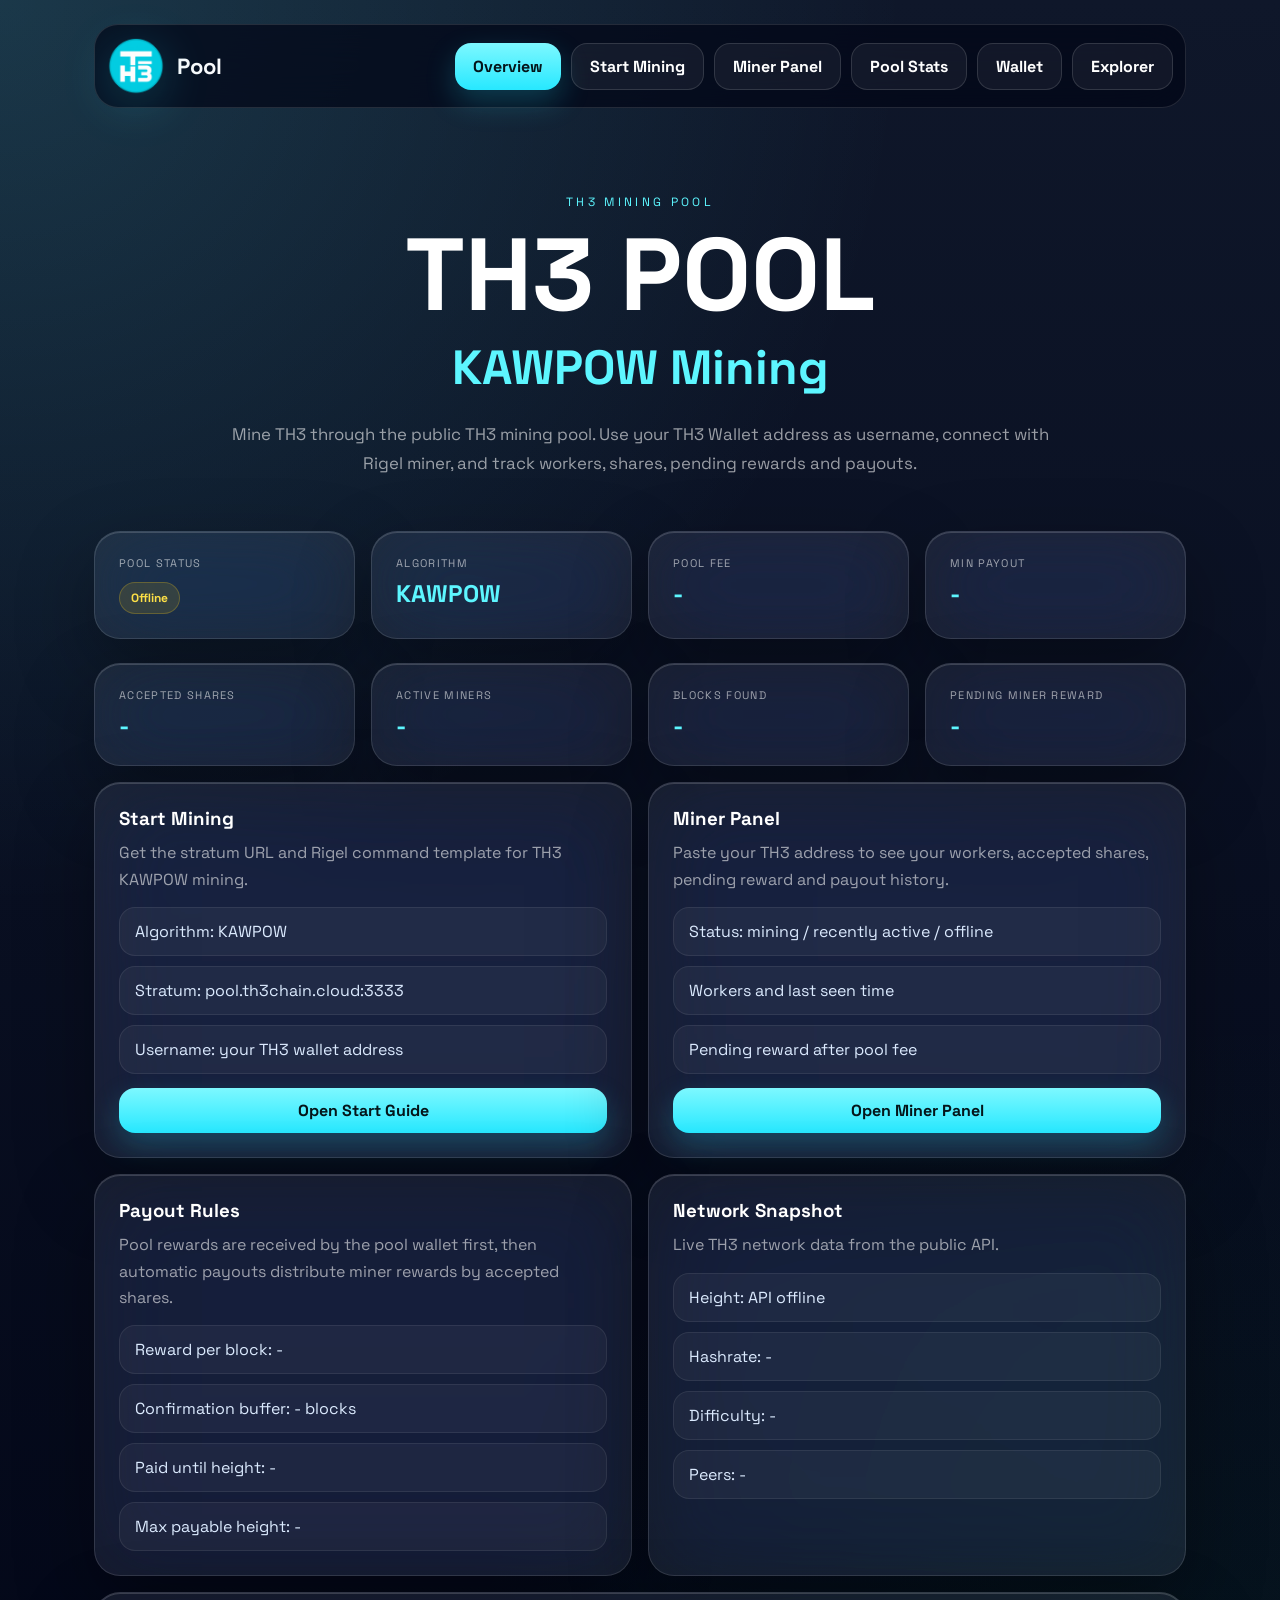
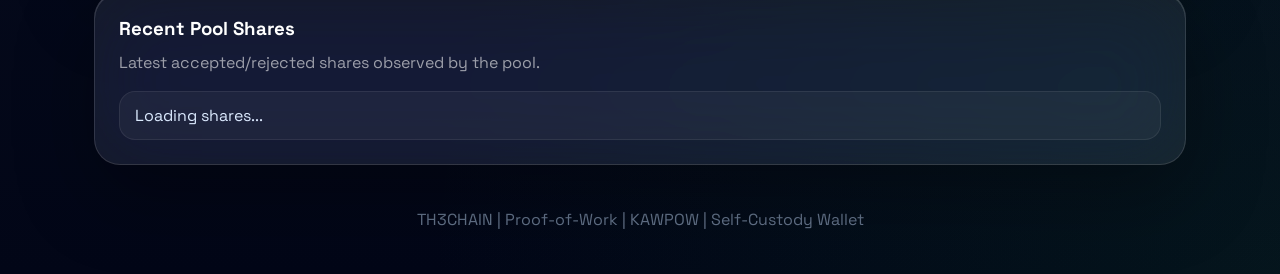
==== index.html @ 88e6ceb5 "Improve TH3 pool mobile navigation" ====
<!DOCTYPE html>
<html lang="en">
<head>
<meta charset="UTF-8">
<meta name="viewport" content="width=device-width, initial-scale=1.0">
<meta name="theme-color" content="#020617">
<title>TH3 Mining Pool</title>
<link rel="stylesheet" href="/style.css?v=6">
<link rel="icon" type="image/png" href="/favicon.png">
<link rel="apple-touch-icon" href="/apple-touch-icon.png">
<meta property="og:title" content="TH3 Pool">
<meta property="og:image" content="https://pool.th3chain.cloud/assets/th3-logo.png?v=6">
<meta name="twitter:card" content="summary_large_image">
<meta name="twitter:title" content="TH3 Pool">
<meta name="twitter:image" content="https://pool.th3chain.cloud/assets/th3-logo.png?v=6">

</head>

<body>
<div class="wrapper">
  <nav>
    <a class="pool-brand" href="/" aria-label="TH3 Pool overview"><img src="/assets/th3-logo.png?v=6" alt="TH3"><span>Pool</span></a>
    <button class="menu-toggle" type="button" aria-expanded="false">Menu</button>

    <div class="nav-links">
      <a class="btn btn-main" href="/">Overview</a>
      <a class="btn" href="/start.html">Start Mining</a>
      <a class="btn" href="/miner.html">Miner Panel</a>
      <a class="btn" href="/stats.html">Pool Stats</a>
      <a class="btn" href="https://wallet.th3chain.cloud">Wallet</a>
      <a class="btn" href="https://explorer.th3chain.cloud">Explorer</a>
    </div>
  </nav>

  <section class="hero">
    <div class="kicker">TH3 MINING POOL</div>
    <h1>TH3 POOL</h1>
    <h2>KAWPOW Mining</h2>
    <p>
      Mine TH3 through the public TH3 mining pool. Use your TH3 Wallet address as username,
      connect with Rigel miner, and track workers, shares, pending rewards and payouts.
    </p>
  </section>

  <section class="grid">
    <div class="card">
      <div class="stat-label">Pool Status</div>
      <div class="stat-value">
        <span class="badge" id="poolStatus">Loading</span>
      </div>
    </div>

    <div class="card">
      <div class="stat-label">Algorithm</div>
      <div class="stat-value" id="algorithmValue">KAWPOW</div>
    </div>

    <div class="card">
      <div class="stat-label">Pool Fee</div>
      <div class="stat-value" id="poolFeeValue">-</div>
    </div>

    <div class="card">
      <div class="stat-label">Min Payout</div>
      <div class="stat-value" id="minPayoutValue">-</div>
    </div>
  </section>

  <section class="grid">
    <div class="card">
      <div class="stat-label">Accepted Shares</div>
      <div class="stat-value" id="sharesValue">-</div>
    </div>

    <div class="card">
      <div class="stat-label">Active Miners</div>
      <div class="stat-value" id="minersValue">-</div>
    </div>

    <div class="card">
      <div class="stat-label">Blocks Found</div>
      <div class="stat-value" id="blocksValue">-</div>
    </div>

    <div class="card">
      <div class="stat-label">Pending Miner Reward</div>
      <div class="stat-value" id="pendingMinerRewardValue">-</div>
    </div>
  </section>

  <section class="stack">
    <div class="card">
      <h3>Start Mining</h3>
      <p>
        Get the stratum URL and Rigel command template for TH3 KAWPOW mining.
      </p>

      <div class="steps">
        <div class="step">Algorithm: KAWPOW</div>
        <div class="step">Stratum: pool.th3chain.cloud:3333</div>
        <div class="step">Username: your TH3 wallet address</div>
      </div>

      <a class="btn btn-main" href="/start.html" style="width:100%;margin-top:14px;">
        Open Start Guide
      </a>
    </div>

    <div class="card">
      <h3>Miner Panel</h3>
      <p>
        Paste your TH3 address to see your workers, accepted shares,
        pending reward and payout history.
      </p>

      <div class="steps">
        <div class="step">Status: mining / recently active / offline</div>
        <div class="step">Workers and last seen time</div>
        <div class="step">Pending reward after pool fee</div>
      </div>

      <a class="btn btn-main" href="/miner.html" style="width:100%;margin-top:14px;">
        Open Miner Panel
      </a>
    </div>
  </section>

  <section class="stack">
    <div class="card">
      <h3>Payout Rules</h3>
      <p>
        Pool rewards are received by the pool wallet first, then automatic payouts
        distribute miner rewards by accepted shares.
      </p>

      <div class="steps">
        <div class="step">Reward per block: <span id="rewardPerBlockValue">-</span></div>
        <div class="step">Confirmation buffer: <span id="confirmationBufferValue">-</span> blocks</div>
        <div class="step">Paid until height: <span id="paidUntilHeightValue">-</span></div>
        <div class="step">Max payable height: <span id="maxPayableHeightValue">-</span></div>
      </div>
    </div>

    <div class="card">
      <h3>Network Snapshot</h3>
      <p>Live TH3 network data from the public API.</p>

      <div class="steps">
        <div class="step">Height: <span id="heightValue">-</span></div>
        <div class="step">Hashrate: <span id="hashrateValue">-</span></div>
        <div class="step">Difficulty: <span id="difficultyValue">-</span></div>
        <div class="step">Peers: <span id="peersValue">-</span></div>
      </div>
    </div>
  </section>

  <section class="card" style="margin-top:16px;">
    <h3>Recent Pool Shares</h3>
    <p class="muted">Latest accepted/rejected shares observed by the pool.</p>
    <div class="steps" id="recentSharesList">
      <div class="step">Loading shares...</div>
    </div>
  </section>

  <footer>
    TH3CHAIN | Proof-of-Work | KAWPOW | Self-Custody Wallet
  </footer>
</div>

<script>
const NETWORK_API = 'https://api.th3chain.cloud/api/network';
const POOL_API = 'https://pool.th3chain.cloud/api/pool/stats';

function th3(value){
  return `${Number(value || 0).toFixed(8)} TH3`;
}

function fmtDate(value){
  if(!value) return '-';
  return new Date(value).toLocaleString();
}

function short(value){
  if(!value) return '';
  if(value.length <= 20) return value;
  return `${value.slice(0, 12)}...${value.slice(-8)}`;
}

async function loadNetwork(){
  try{
    const res = await fetch(NETWORK_API);
    const data = await res.json();

    document.getElementById('heightValue').textContent = data.height ?? '-';
    document.getElementById('hashrateValue').textContent = Number(data.hashrate || 0).toExponential(2);
    document.getElementById('difficultyValue').textContent = data.difficulty ?? '-';
    document.getElementById('peersValue').textContent = data.peers ?? '-';
  }catch(e){
    document.getElementById('heightValue').textContent = 'API offline';
  }
}

async function loadPool(){
  try{
    const res = await fetch(POOL_API);
    const data = await res.json();

    document.getElementById('poolStatus').textContent = data.online ? 'Online' : 'Offline';
    document.getElementById('algorithmValue').textContent = (data.algorithm || 'kawpow').toUpperCase();
    document.getElementById('poolFeeValue').textContent = `${data.poolFeePercent ?? 0}%`;
    document.getElementById('minPayoutValue').textContent = th3(data.minPayout);
    document.getElementById('sharesValue').textContent = data.validShares ?? 0;
    document.getElementById('minersValue').textContent = data.minerCount ?? 0;
    document.getElementById('blocksValue').textContent = data.validBlocks ?? 0;
    document.getElementById('pendingMinerRewardValue').textContent = th3(data.pendingMinerReward);
    document.getElementById('rewardPerBlockValue').textContent = th3(data.rewardPerBlock);
    document.getElementById('confirmationBufferValue').textContent = data.confirmationBuffer ?? '-';
    document.getElementById('paidUntilHeightValue').textContent = data.paidUntilHeight ?? '-';
    document.getElementById('maxPayableHeightValue').textContent = data.maxPayableHeight ?? '-';

    renderRecentShares(data.recentShares || []);
  }catch(e){
    document.getElementById('poolStatus').textContent = 'Offline';
    document.getElementById('poolStatus').className = 'badge badge-warn';
  }
}

function renderRecentShares(shares){
  const list = document.getElementById('recentSharesList');

  if(!shares.length){
    list.innerHTML = '<div class="step">No shares yet.</div>';
    return;
  }

  list.innerHTML = shares.slice(0, 10).map((share) => `
    <div class="row">
      <strong>${short(share.address || 'unknown')}</strong>
      <span>${share.validShare ? 'Accepted' : 'Rejected'} ${share.validBlock ? '| Block' : '| Share'}<br>${fmtDate(share.time)}</span>
    </div>
  `).join('');
}

loadNetwork();
loadPool();
setInterval(loadNetwork, 15000);
setInterval(loadPool, 10000);
</script>

<script>
document.querySelectorAll('.menu-toggle').forEach((button) => {
  const nav = button.closest('nav');
  const links = nav ? nav.querySelector('.nav-links') : null;

  if (!links) return;

  button.addEventListener('click', () => {
    const open = links.classList.toggle('open');
    button.setAttribute('aria-expanded', open ? 'true' : 'false');
  });

  links.querySelectorAll('a').forEach((link) => {
    link.addEventListener('click', () => {
      links.classList.remove('open');
      button.setAttribute('aria-expanded', 'false');
    });
  });
});
</script>

</body>
</html>
---- style.css ----
@import url('https://fonts.googleapis.com/css2?family=Space+Grotesk:wght@300;400;500;700;900&display=swap');

:root{
  --neon:#5df6ff;
  --green:#4ade80;
  --red:#fb7185;
  --yellow:#fde047;
  --bg:#020617;
  --panel:rgba(255,255,255,.08);
  --line:rgba(255,255,255,.12);
  --muted:rgba(255,255,255,.58);
}

*{margin:0;padding:0;box-sizing:border-box}

html{scroll-behavior:smooth}

body{
  min-height:100vh;
  background:
    radial-gradient(circle at top left,rgba(93,246,255,.15),transparent 40%),
    radial-gradient(circle at bottom right,rgba(34,197,94,.08),transparent 38%),
    linear-gradient(180deg,#0f172a 0%,#020617 100%);
  color:#fff;
  font-family:'Space Grotesk',sans-serif;
  overflow-x:hidden;
}

a{color:inherit}

.wrapper{
  width:100%;
  max-width:1140px;
  margin:auto;
  padding:24px;
}

nav{
  position:sticky;
  top:14px;
  z-index:50;
  display:flex;
  justify-content:space-between;
  align-items:center;
  gap:16px;
  margin-bottom:28px;
  padding:12px;
  border:1px solid var(--line);
  border-radius:24px;
  background:rgba(2,6,23,.72);
  backdrop-filter:blur(26px);
  -webkit-backdrop-filter:blur(26px);
}

.logo{
  width:58px;
  height:58px;
  flex:0 0 auto;
  display:flex;
  align-items:center;
  justify-content:center;
  font-weight:900;
  color:#04151a;
  background:linear-gradient(180deg,#7df8ff,#27e8ff);
  border-radius:18px;
  box-shadow:0 12px 30px rgba(39,232,255,.22);
  text-decoration:none;
}

.nav-links{
  display:flex;
  gap:10px;
  flex-wrap:wrap;
  justify-content:flex-end;
}

.btn{
  display:inline-flex;
  align-items:center;
  justify-content:center;
  min-height:44px;
  padding:12px 18px;
  border-radius:16px;
  text-decoration:none;
  font-weight:700;
  border:1px solid rgba(255,255,255,.13);
  background:rgba(255,255,255,.06);
  color:#fff;
  transition:.2s;
  white-space:nowrap;
}

.btn:hover,
.copy-btn:hover,
.search-btn:hover{
  transform:translateY(-2px);
  border-color:rgba(93,246,255,.32);
}

.btn-main{
  background:linear-gradient(180deg,#7df8ff,#27e8ff);
  color:#04151a;
  border:0;
  box-shadow:0 12px 30px rgba(39,232,255,.22);
}

.hero{
  padding:58px 0 30px;
  text-align:center;
}

.kicker{
  color:var(--neon);
  letter-spacing:.28em;
  font-size:12px;
  margin-bottom:16px;
}

h1{
  font-size:clamp(3.2rem,8vw,6.5rem);
  line-height:.95;
  font-weight:900;
}

h2{
  color:var(--neon);
  font-size:clamp(1.7rem,4vw,3rem);
  margin-top:14px;
}

.hero p{
  max-width:820px;
  margin:22px auto 0;
  color:var(--muted);
  line-height:1.7;
  font-size:1.05rem;
}

.grid{
  display:grid;
  grid-template-columns:repeat(auto-fit,minmax(240px,1fr));
  gap:16px;
  margin-top:24px;
}

.stack{
  display:grid;
  grid-template-columns:1fr 1fr;
  gap:16px;
  margin-top:16px;
}

.card{
  background:var(--panel);
  backdrop-filter:blur(40px) saturate(180%);
  -webkit-backdrop-filter:blur(40px) saturate(180%);
  border:1px solid var(--line);
  border-radius:26px;
  padding:24px;
  box-shadow:0 30px 80px rgba(0,0,0,.32), inset 0 1px 0 rgba(255,255,255,.16);
}

.card h3{margin-bottom:10px}
.card p,.muted{color:var(--muted);line-height:1.65}

.stat-label{
  color:var(--muted);
  font-size:11px;
  text-transform:uppercase;
  letter-spacing:.12em;
}

.stat-value{
  margin-top:8px;
  font-size:24px;
  font-weight:900;
  color:var(--neon);
  word-break:break-word;
}

.badge{
  display:inline-flex;
  padding:7px 11px;
  border-radius:999px;
  font-size:12px;
  font-weight:700;
  color:var(--green);
  background:rgba(34,197,94,.12);
  border:1px solid rgba(34,197,94,.24);
}

.badge-warn{
  color:var(--yellow);
  background:rgba(250,204,21,.12);
  border-color:rgba(250,204,21,.24);
}

.badge-red{
  color:var(--red);
  background:rgba(251,113,133,.12);
  border-color:rgba(251,113,133,.24);
}

.codebox{
  margin-top:14px;
  padding:16px;
  border-radius:18px;
  background:rgba(0,0,0,.28);
  border:1px solid rgba(255,255,255,.10);
  color:var(--neon);
  font-family:monospace;
  font-size:13px;
  line-height:1.6;
  word-break:break-word;
  overflow-wrap:anywhere;
  white-space:pre-wrap;
}

.copy-btn,
.search-btn{
  width:100%;
  margin-top:12px;
  padding:13px;
  border:1px solid rgba(255,255,255,.12);
  border-radius:16px;
  background:rgba(255,255,255,.10);
  color:#fff;
  font-family:inherit;
  font-weight:700;
  cursor:pointer;
  transition:.2s;
}

.search-btn{
  background:linear-gradient(180deg,#7df8ff,#27e8ff);
  color:#04151a;
  border:0;
}

input{
  width:100%;
  padding:15px;
  border-radius:18px;
  border:1px solid rgba(255,255,255,.10);
  background:rgba(255,255,255,.06);
  color:#fff;
  text-align:center;
  font-family:inherit;
  outline:none;
}

input:focus{
  border-color:rgba(93,246,255,.45);
  box-shadow:0 0 0 3px rgba(93,246,255,.10);
}

.steps{
  display:grid;
  gap:10px;
  margin-top:14px;
}

.step,.row{
  padding:13px 15px;
  border-radius:16px;
  background:rgba(255,255,255,.045);
  border:1px solid rgba(255,255,255,.08);
  color:#dbeafe;
  overflow-wrap:anywhere;
}

.row{
  display:flex;
  justify-content:space-between;
  gap:12px;
  align-items:flex-start;
  text-decoration:none;
}

.row span{
  color:var(--muted);
  font-size:13px;
  text-align:right;
}

.error{
  color:var(--red);
  margin-top:10px;
  font-size:13px;
}

footer{
  text-align:center;
  color:#64748b;
  padding:44px 0 20px;
}

@media(max-width:820px){
  .wrapper{padding:18px}

  nav{
    position:relative;
    top:auto;
    flex-direction:column;
    align-items:stretch;
  }

  .logo{align-self:center}

  .nav-links{flex-direction:column}

  .btn{width:100%}

  .stack{grid-template-columns:1fr}

  .hero{padding-top:34px}

  .row{
    flex-direction:column;
  }

  .row span{
    text-align:left;
  }
}
/* TH3 brand logo in navigation */
.logo-image{
  background:transparent !important;
  border:0 !important;
  box-shadow:none !important;
  padding:0 !important;
  width:64px !important;
  height:64px !important;
  display:inline-flex !important;
  align-items:center;
  justify-content:center;
}

.logo-image img{
  width:58px;
  height:58px;
  display:block;
  object-fit:contain;
  filter:drop-shadow(0 10px 24px rgba(39,232,255,.22));
}

@media(max-width:720px){
  nav{
    gap:12px;
  }

  .logo-image{
    width:52px !important;
    height:52px !important;
  }

  .logo-image img{
    width:46px;
    height:46px;
  }

  .nav-links{
    width:100%;
  }
}

/* Final hard cap for pool nav logo */
nav .logo.logo-image {
  width: 46px !important;
  height: 46px !important;
  min-width: 46px !important;
  max-width: 46px !important;
  min-height: 46px !important;
  max-height: 46px !important;
  padding: 0 !important;
  background: transparent !important;
  border: 0 !important;
  box-shadow: none !important;
  overflow: visible !important;
}

nav .logo.logo-image img {
  width: 42px !important;
  height: 42px !important;
  min-width: 42px !important;
  max-width: 42px !important;
  min-height: 42px !important;
  max-height: 42px !important;
  object-fit: contain !important;
  display: block !important;
}

@media(max-width:720px){
  nav .logo.logo-image {
    width: 42px !important;
    height: 42px !important;
    min-width: 42px !important;
    max-width: 42px !important;
    min-height: 42px !important;
    max-height: 42px !important;
  }

  nav .logo.logo-image img {
    width: 38px !important;
    height: 38px !important;
    min-width: 38px !important;
    max-width: 38px !important;
    min-height: 38px !important;
    max-height: 38px !important;
  }
}

/* Pool brand logo + label */
.pool-brand{
  display:inline-flex;
  align-items:center;
  gap:10px;
  color:var(--text);
  text-decoration:none;
  font-weight:900;
  font-size:20px;
  line-height:1;
  flex:0 0 auto;
}

.pool-brand img{
  width:42px;
  height:42px;
  display:block;
  object-fit:contain;
  filter:drop-shadow(0 10px 24px rgba(39,232,255,.22));
}

.pool-brand span{
  color:#f8fafc;
}

@media(max-width:720px){
  .pool-brand{
    gap:8px;
    font-size:18px;
  }

  .pool-brand img{
    width:38px;
    height:38px;
  }
}

/* Final pool brand sizing to match other TH3 pages */
.pool-brand{
  gap:12px !important;
  font-size:22px !important;
}

.pool-brand img{
  width:58px !important;
  height:58px !important;
  min-width:58px !important;
  max-width:58px !important;
  min-height:58px !important;
  max-height:58px !important;
}

@media(max-width:720px){
  .pool-brand{
    gap:10px !important;
    font-size:19px !important;
  }

  .pool-brand img{
    width:46px !important;
    height:46px !important;
    min-width:46px !important;
    max-width:46px !important;
    min-height:46px !important;
    max-height:46px !important;
  }
}

.menu-toggle{
  display:none;
  min-height:42px;
  padding:0 14px;
  border:1px solid var(--line);
  border-radius:14px;
  background:rgba(255,255,255,.07);
  color:var(--text);
  font-weight:900;
}

@media(max-width:720px){
  nav{
    display:grid;
    grid-template-columns:auto auto;
    align-items:center;
    gap:12px;
  }

  .menu-toggle{
    display:inline-flex;
    align-items:center;
    justify-content:center;
    justify-self:end;
  }

  .nav-links{
    grid-column:1 / -1;
    width:100%;
    display:none;
    grid-template-columns:1fr;
    gap:8px;
  }

  .nav-links.open{
    display:grid;
  }

  .nav-links .btn{
    width:100%;
    justify-content:center;
  }
}

/* Final visible mobile menu button */
@media(max-width:720px){
  .menu-toggle{
    display:inline-flex !important;
    align-items:center;
    justify-content:center;
    min-width:88px;
    height:42px;
    justify-self:end;
    border:1px solid rgba(78,234,255,.32);
    background:rgba(78,234,255,.12);
    color:#f8fafc;
    box-shadow:0 12px 28px rgba(0,0,0,.18);
  }
}
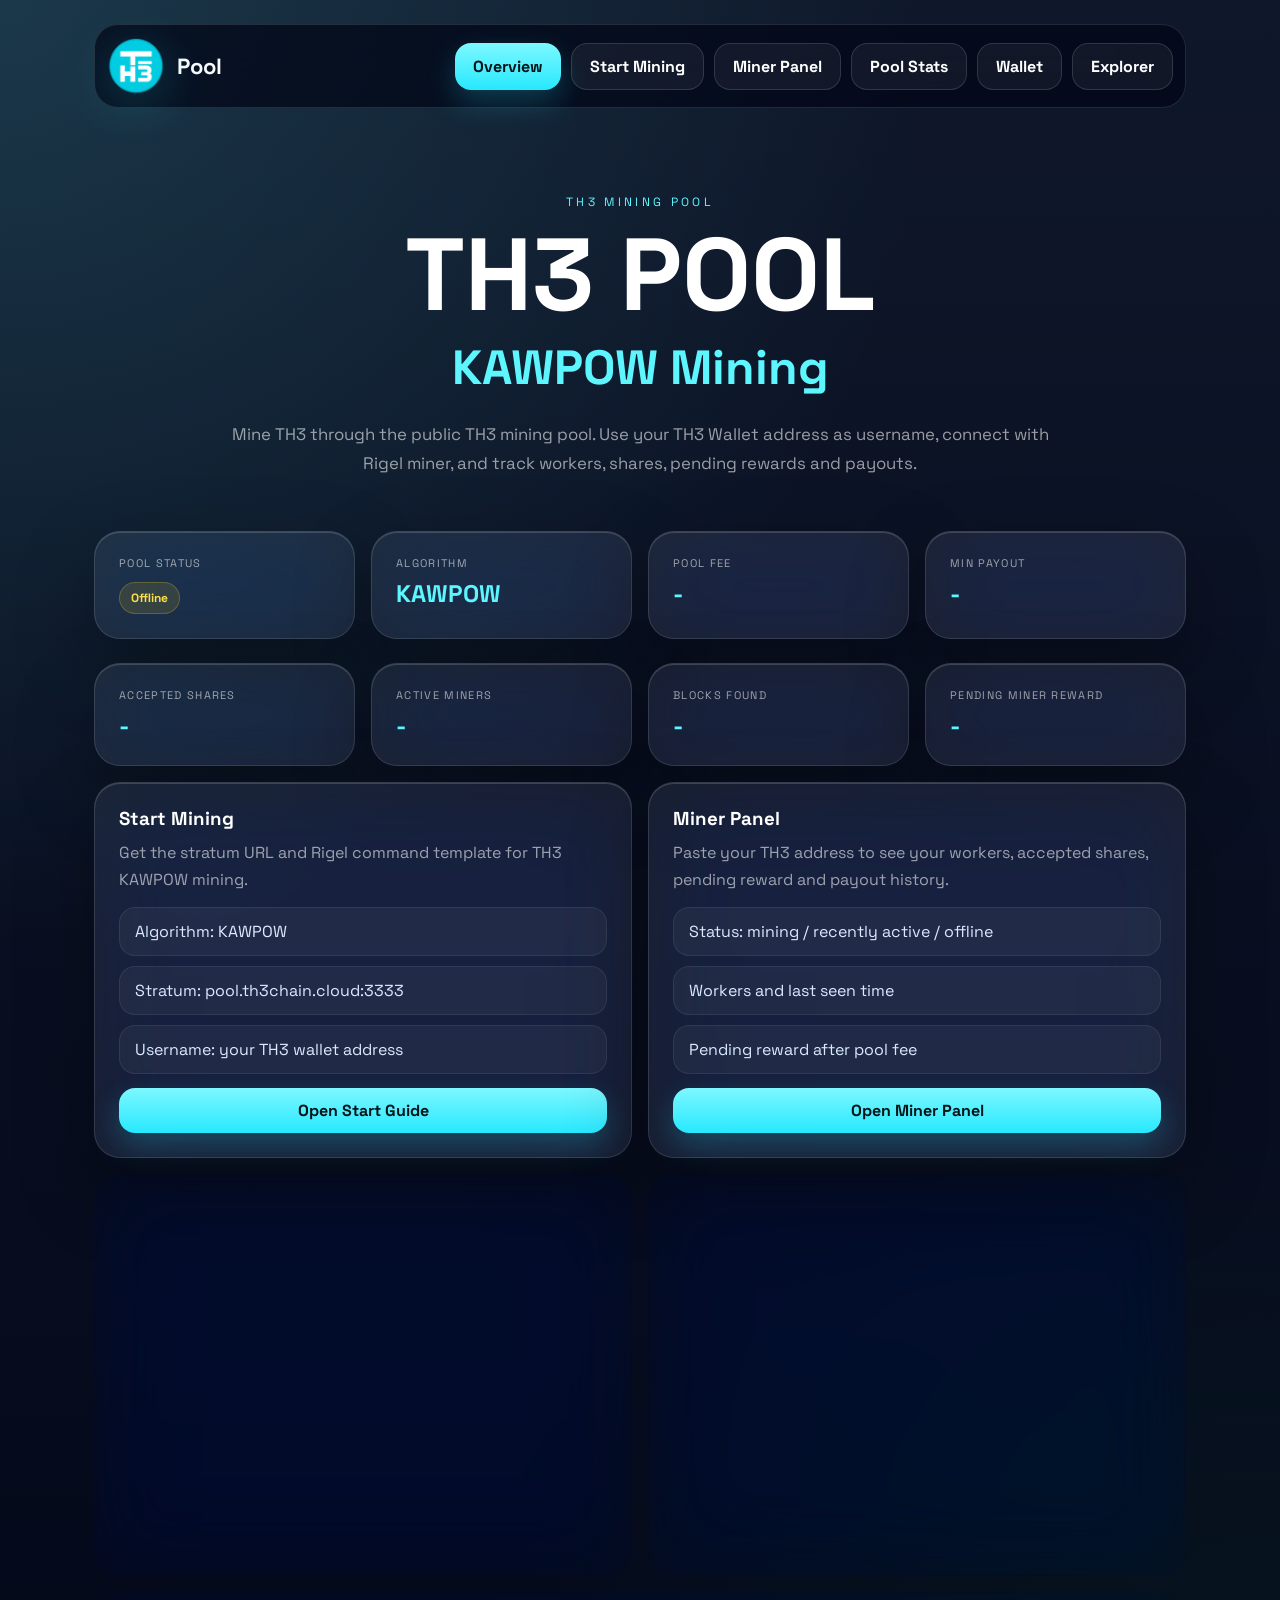
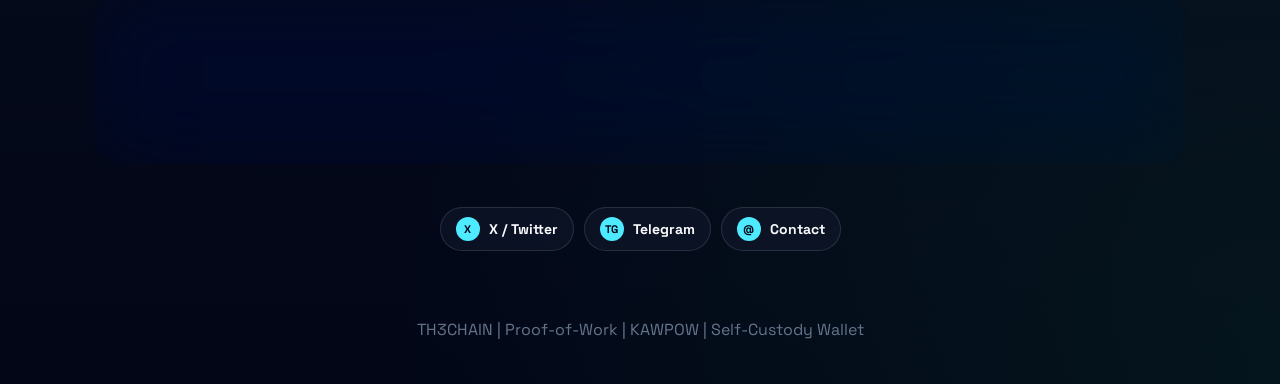
==== commit 2b74007e: "Add TH3 social links to pool pages" ====
--- a/index.html
+++ b/index.html
@@ -19,7 +19,7 @@
 <body>
 <div class="wrapper">
   <nav>
-    <a class="pool-brand" href="/" aria-label="TH3 Pool overview"><img src="/assets/th3-logo.png?v=6" alt="TH3"><span>Pool</span></a>
+    <a class="pool-brand" href="https://th3chain.cloud" aria-label="TH3Chain home"><img src="/assets/th3-logo.png?v=6" alt="TH3"><span>Pool</span></a>
     <button class="menu-toggle" type="button" aria-expanded="false">Menu</button>
 
     <div class="nav-links">
@@ -160,6 +160,13 @@
     <div class="steps" id="recentSharesList">
       <div class="step">Loading shares...</div>
     </div>
+  </section>
+
+
+  <section class="social-strip" aria-label="TH3Chain social links">
+    <a href="https://x.com/TH3ChainCloud" target="_blank" rel="noreferrer"><span>X</span>X / Twitter</a>
+    <a href="https://t.me/TH3ChainCloud" target="_blank" rel="noreferrer"><span>TG</span>Telegram</a>
+    <a href="mailto:contact@th3chain.cloud"><span>@</span>Contact</a>
   </section>
 
   <footer>
--- a/style.css
+++ b/style.css
@@ -537,3 +537,44 @@
     box-shadow:0 12px 28px rgba(0,0,0,.18);
   }
 }
+
+
+.social-strip {
+  width: min(720px, calc(100% - 36px));
+  margin: 42px auto 24px;
+  display: flex;
+  justify-content: center;
+  flex-wrap: wrap;
+  gap: 10px;
+}
+
+.social-strip a {
+  min-height: 40px;
+  padding: 9px 15px;
+  display: inline-flex;
+  align-items: center;
+  gap: 9px;
+  border: 1px solid rgba(255,255,255,.12);
+  border-radius: 999px;
+  background: rgba(15, 23, 42, .68);
+  color: #f8fafc;
+  text-decoration: none;
+  font-size: 14px;
+  font-weight: 800;
+}
+
+.social-strip a:hover {
+  border-color: rgba(78,234,255,.44);
+}
+
+.social-strip span {
+  width: 24px;
+  height: 24px;
+  display: inline-grid;
+  place-items: center;
+  border-radius: 999px;
+  background: #4eeaff;
+  color: #020617;
+  font-size: 11px;
+  font-weight: 950;
+}
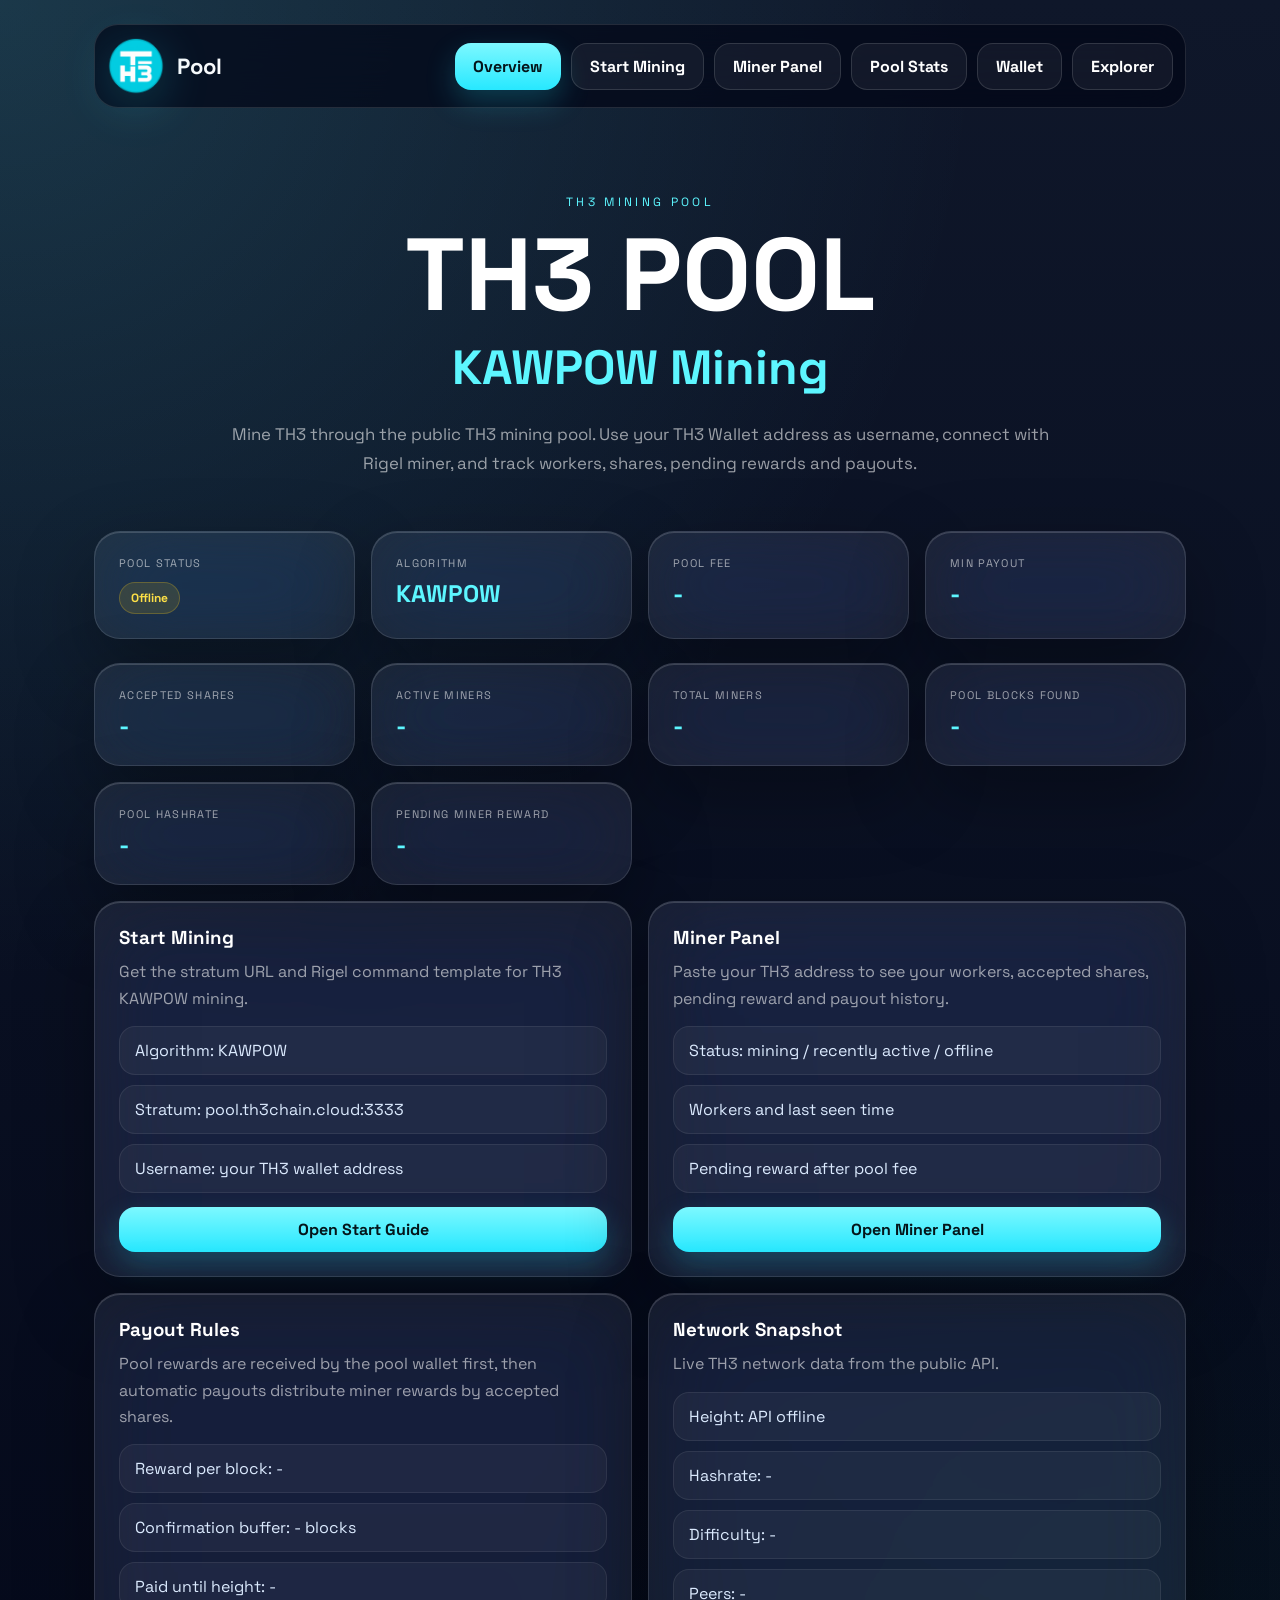
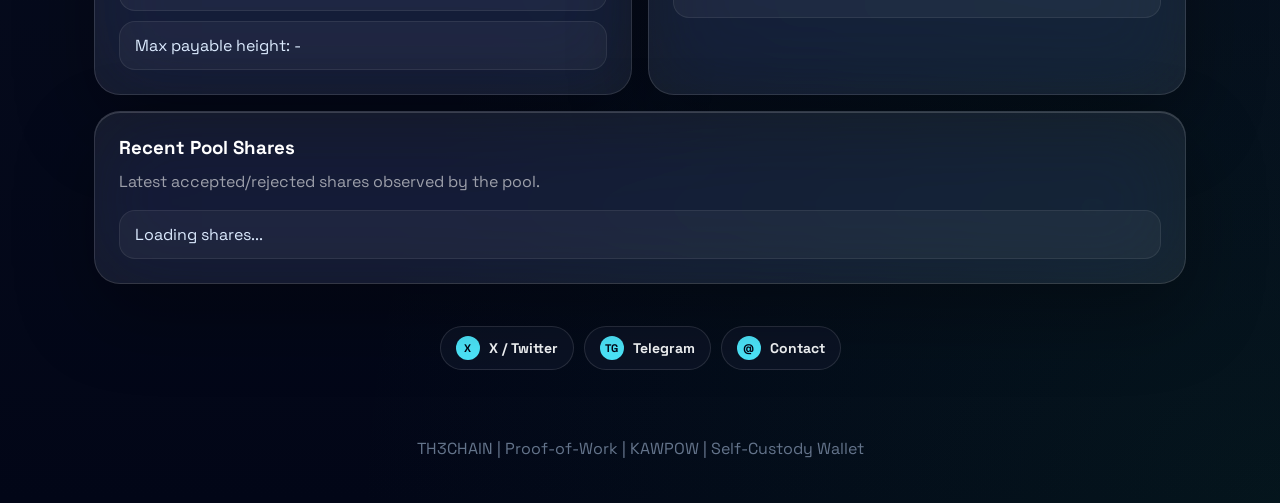
==== commit e207ec0b: "Show TH3 pool active miners and hashrate" ====
--- a/index.html
+++ b/index.html
@@ -78,8 +78,18 @@
     </div>
 
     <div class="card">
-      <div class="stat-label">Blocks Found</div>
+      <div class="stat-label">Total Miners</div>
+      <div class="stat-value" id="totalMinersValue">-</div>
+    </div>
+
+    <div class="card">
+      <div class="stat-label">Pool Blocks Found</div>
       <div class="stat-value" id="blocksValue">-</div>
+    </div>
+
+    <div class="card">
+      <div class="stat-label">Pool Hashrate</div>
+      <div class="stat-value" id="poolHashrateValue">-</div>
     </div>
 
     <div class="card">
@@ -182,6 +192,15 @@
   return `${Number(value || 0).toFixed(8)} TH3`;
 }
 
+function formatHashrate(value){
+  const rate = Number(value || 0);
+  if(rate >= 1e12) return `${(rate / 1e12).toFixed(2)} TH/s`;
+  if(rate >= 1e9) return `${(rate / 1e9).toFixed(2)} GH/s`;
+  if(rate >= 1e6) return `${(rate / 1e6).toFixed(2)} MH/s`;
+  if(rate >= 1e3) return `${(rate / 1e3).toFixed(2)} KH/s`;
+  return `${rate.toFixed(2)} H/s`;
+}
+
 function fmtDate(value){
   if(!value) return '-';
   return new Date(value).toLocaleString();
@@ -199,7 +218,7 @@
     const data = await res.json();
 
     document.getElementById('heightValue').textContent = data.height ?? '-';
-    document.getElementById('hashrateValue').textContent = Number(data.hashrate || 0).toExponential(2);
+    document.getElementById('hashrateValue').textContent = formatHashrate(data.hashrate);
     document.getElementById('difficultyValue').textContent = data.difficulty ?? '-';
     document.getElementById('peersValue').textContent = data.peers ?? '-';
   }catch(e){
@@ -217,8 +236,10 @@
     document.getElementById('poolFeeValue').textContent = `${data.poolFeePercent ?? 0}%`;
     document.getElementById('minPayoutValue').textContent = th3(data.minPayout);
     document.getElementById('sharesValue').textContent = data.validShares ?? 0;
-    document.getElementById('minersValue').textContent = data.minerCount ?? 0;
+    document.getElementById('minersValue').textContent = data.activeMinerCount ?? data.minerCount ?? 0;
+    document.getElementById('totalMinersValue').textContent = data.totalMinerCount ?? data.minerCount ?? 0;
     document.getElementById('blocksValue').textContent = data.validBlocks ?? 0;
+    document.getElementById('poolHashrateValue').textContent = formatHashrate(data.hashrate);
     document.getElementById('pendingMinerRewardValue').textContent = th3(data.pendingMinerReward);
     document.getElementById('rewardPerBlockValue').textContent = th3(data.rewardPerBlock);
     document.getElementById('confirmationBufferValue').textContent = data.confirmationBuffer ?? '-';
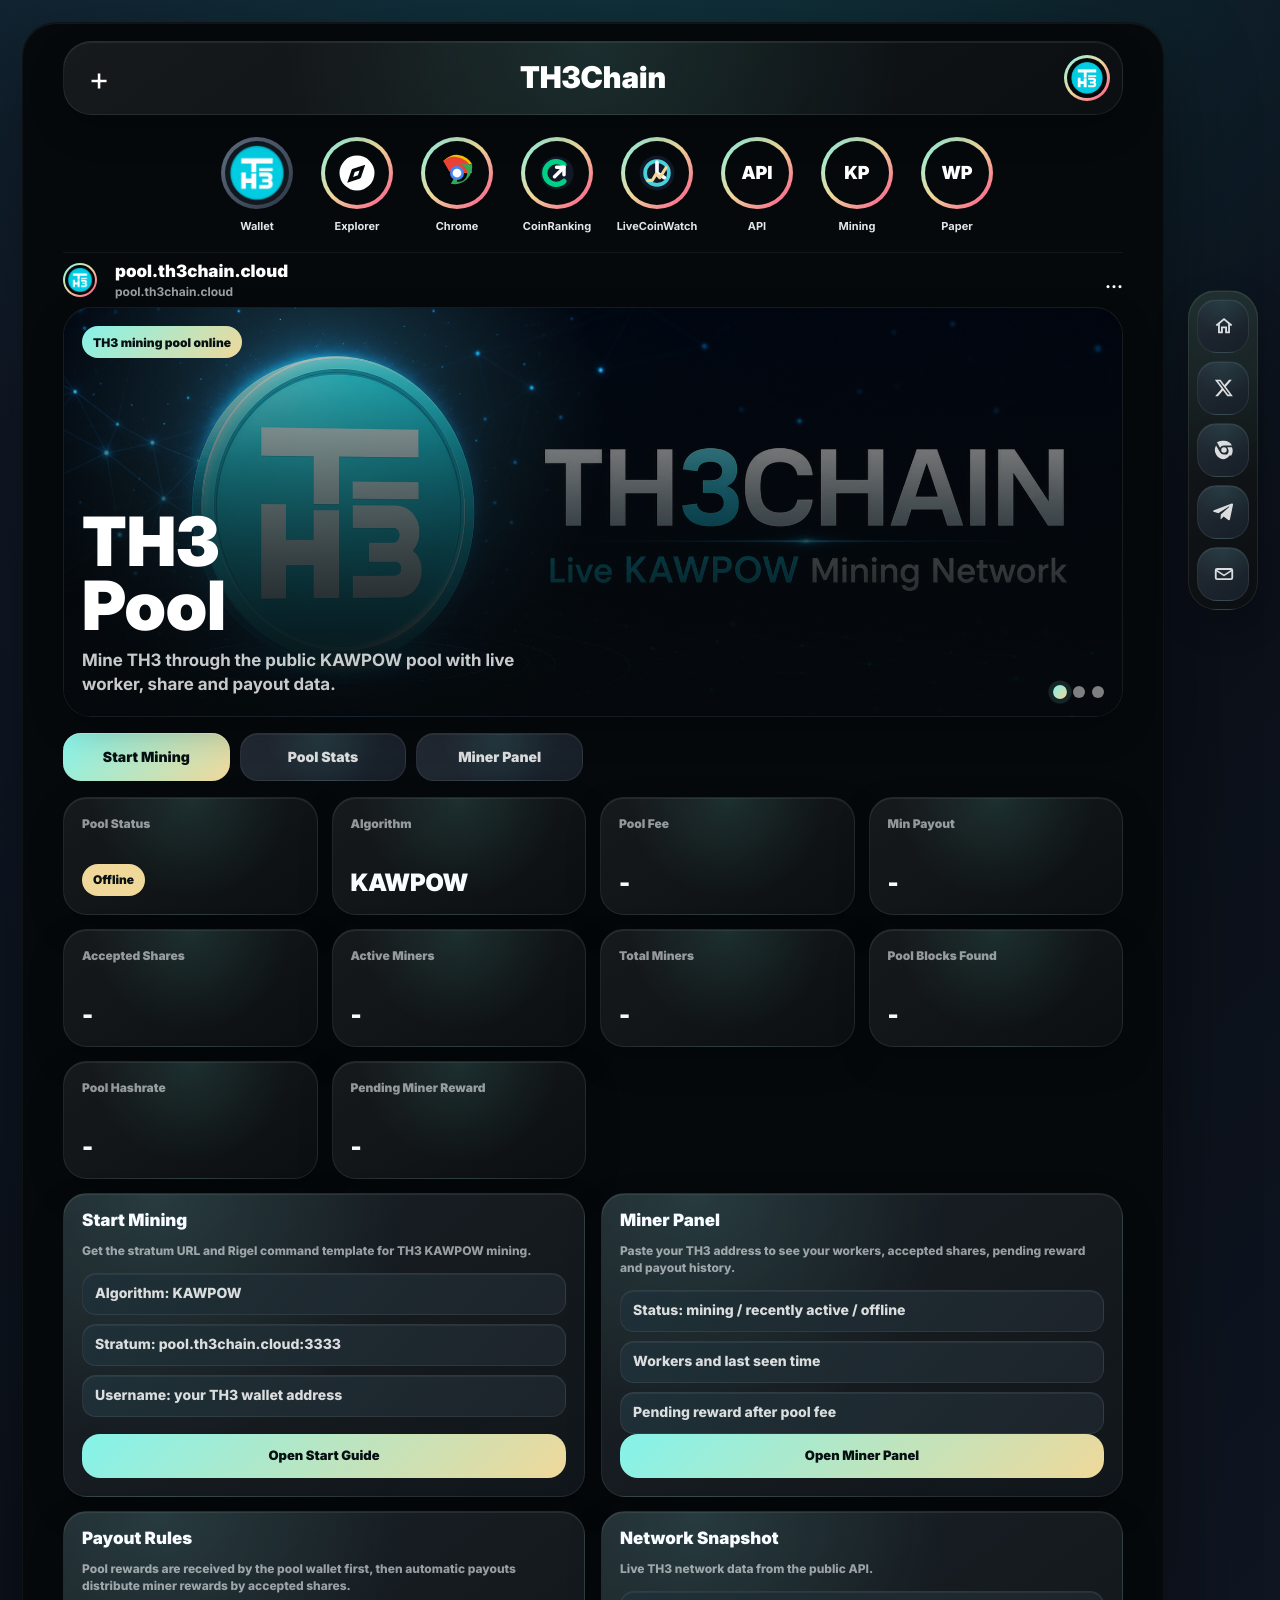
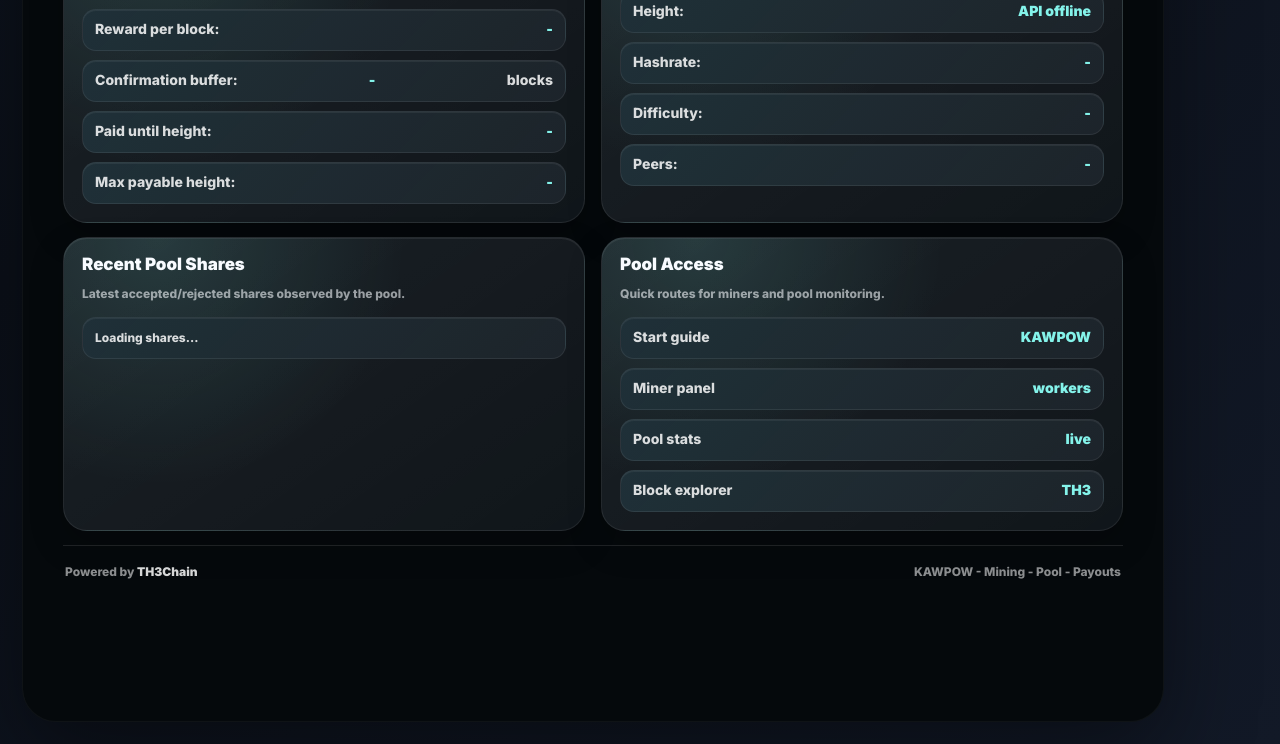
==== commit d768b8a3: "New UI and Fix" ====
--- a/index.html
+++ b/index.html
@@ -3,9 +3,9 @@
 <head>
 <meta charset="UTF-8">
 <meta name="viewport" content="width=device-width, initial-scale=1.0">
-<meta name="theme-color" content="#020617">
-<title>TH3 Mining Pool</title>
-<link rel="stylesheet" href="/style.css?v=6">
+<meta name="theme-color" content="#05090c">
+<title>TH3 Pool | TH3Chain</title>
+<link rel="stylesheet" href="/style.css?v=20260621-badgecenter">
 <link rel="icon" type="image/png" href="/favicon.png">
 <link rel="apple-touch-icon" href="/apple-touch-icon.png">
 <meta property="og:title" content="TH3 Pool">
@@ -13,36 +13,121 @@
 <meta name="twitter:card" content="summary_large_image">
 <meta name="twitter:title" content="TH3 Pool">
 <meta name="twitter:image" content="https://pool.th3chain.cloud/assets/th3-logo.png?v=6">
-
 </head>
-
 <body>
-<div class="wrapper">
-  <nav>
-    <a class="pool-brand" href="https://th3chain.cloud" aria-label="TH3Chain home"><img src="/assets/th3-logo.png?v=6" alt="TH3"><span>Pool</span></a>
-    <button class="menu-toggle" type="button" aria-expanded="false">Menu</button>
-
-    <div class="nav-links">
-      <a class="btn btn-main" href="/">Overview</a>
-      <a class="btn" href="/start.html">Start Mining</a>
-      <a class="btn" href="/miner.html">Miner Panel</a>
-      <a class="btn" href="/stats.html">Pool Stats</a>
-      <a class="btn" href="https://wallet.th3chain.cloud">Wallet</a>
-      <a class="btn" href="https://explorer.th3chain.cloud">Explorer</a>
-    </div>
+<main class="phone">
+  <header class="topbar">
+    <a class="top-action" href="https://github.com/mathyias/TH3Coin" target="_blank" rel="noreferrer" aria-label="TH3 source">+</a>
+    <h1>TH3Chain</h1>
+    <img class="brand-mark" src="/assets/th3-logo.png" alt="TH3Chain">
+  </header>
+
+  <nav class="stories" aria-label="TH3 links">
+    <a class="story" href="https://wallet.th3chain.cloud">
+      <span class="story-ring"><img src="/assets/th3-logo.png" alt=""></span>
+      <strong>Wallet</strong>
+    </a>
+    <a class="story" href="https://explorer.th3chain.cloud">
+      <span class="story-ring">
+        <svg viewBox="0 0 24 24" aria-hidden="true">
+          <path fill="currentColor" d="M12 2a10 10 0 1 0 0 20 10 10 0 0 0 0-20Zm4.7 5.3-2.34 7.03a1.4 1.4 0 0 1-.9.9L6.43 17.57l2.34-7.03a1.4 1.4 0 0 1 .9-.9L16.7 7.3Zm-3.24 3.24-2.76.92-.92 2.76 2.76-.92.92-2.76Z"/>
+        </svg>
+      </span>
+      <strong>Explorer</strong>
+    </a>
+    <a class="story" href="https://chromewebstore.google.com/detail/th3-wallet/kngpfocihoddeicehgikkgjbpkfnpial" target="_blank" rel="noreferrer">
+      <span class="story-ring">
+        <svg viewBox="0 0 24 24" aria-hidden="true">
+          <path fill="#fbbc05" d="M12 12 4.15 5.2A10 10 0 0 1 20.66 7H12Z"/>
+          <path fill="#ea4335" d="M12 12h8.66A10 10 0 0 0 4.15 5.2l3.52 6.1A5 5 0 0 1 12 12Z"/>
+          <path fill="#34a853" d="M12 12 8.48 18.1A10 10 0 0 0 20.66 7H13.6A5 5 0 0 1 12 17Z"/>
+          <path fill="#4285f4" d="M12 16a4 4 0 1 0 0-8 4 4 0 0 0 0 8Z"/>
+          <path fill="#fff" d="M12 14.5a2.5 2.5 0 1 0 0-5 2.5 2.5 0 0 0 0 5Z"/>
+        </svg>
+      </span>
+      <strong>Chrome</strong>
+    </a>
+    <a class="story" href="https://coinranking.com/coin/jFx1j88Fo+th3chain-th3" target="_blank" rel="noreferrer">
+      <span class="story-ring">
+        <svg viewBox="0 0 48 48" aria-hidden="true">
+          <circle cx="24" cy="24" r="19" fill="#111827"/>
+          <path d="M31.9 14.5a13 13 0 1 0 0 19" fill="none" stroke="#00d084" stroke-width="6" stroke-linecap="round"/>
+          <path d="M23.5 17.5h8.5v8.5" fill="none" stroke="#fff" stroke-width="4" stroke-linecap="round" stroke-linejoin="round"/>
+          <path d="M32 17.5 21.2 28.3" fill="none" stroke="#fff" stroke-width="4" stroke-linecap="round"/>
+        </svg>
+      </span>
+      <strong>CoinRanking</strong>
+    </a>
+    <a class="story" href="https://www.livecoinwatch.com/price/TH3Chain-TH3" target="_blank" rel="noreferrer">
+      <span class="story-ring livecoinwatch-ring" aria-hidden="true">
+        <svg viewBox="0 0 48 48" focusable="false">
+          <circle cx="24" cy="24" r="19" fill="#111827"/>
+          <circle cx="24" cy="24" r="13" fill="none" stroke="#47d1d9" stroke-width="4"/>
+          <path d="M24 12v12l8 5" fill="none" stroke="#f8fbff" stroke-width="4" stroke-linecap="round" stroke-linejoin="round"/>
+          <path d="M14 32h5l4-7 4 4 7-11" fill="none" stroke="#efd89a" stroke-width="3.4" stroke-linecap="round" stroke-linejoin="round"/>
+        </svg>
+      </span>
+      <strong>LiveCoinWatch</strong>
+    </a>
+    <a class="story" href="https://api.th3chain.cloud/" target="_blank" rel="noreferrer">
+      <span class="story-ring">API</span>
+      <strong>API</strong>
+    </a>
+    <a class="story" href="https://pool.th3chain.cloud">
+      <span class="story-ring">KP</span>
+      <strong>Mining</strong>
+    </a>
+    <a class="story" href="/whitepaper.html">
+      <span class="story-ring">WP</span>
+      <strong>Paper</strong>
+    </a>
   </nav>
 
-  <section class="hero">
-    <div class="kicker">TH3 MINING POOL</div>
-    <h1>TH3 POOL</h1>
-    <h2>KAWPOW Mining</h2>
-    <p>
-      Mine TH3 through the public TH3 mining pool. Use your TH3 Wallet address as username,
-      connect with Rigel miner, and track workers, shares, pending rewards and payouts.
-    </p>
-  </section>
-
-  <section class="grid">
+  <section class="feed">
+    <div class="post-head">
+      <img class="avatar" src="/assets/th3-logo.png" alt="">
+      <div>
+        <strong>pool.th3chain.cloud</strong>
+        <span>pool.th3chain.cloud</span>
+      </div>
+      <div class="dots">...</div>
+    </div>
+
+    <section class="hero">
+      <div class="hero-card hero-slider" aria-label="TH3 pool news">
+        <a class="hero-slide hero-slide-1 is-active" href="https://pool.th3chain.cloud">
+          <span class="badge">TH3 mining pool online</span>
+          <div>
+            <h2>TH3<br>Pool</h2>
+            <p>Mine TH3 through the public KAWPOW pool with live worker, share and payout data.</p>
+          </div>
+        </a>
+        <a class="hero-slide hero-slide-2" href="https://coinranking.com/coin/jFx1j88Fo+th3chain-th3" target="_blank" rel="noreferrer">
+          <span class="badge">CoinRanking listing live</span>
+          <div>
+            <h2>TH3<br>Listed</h2>
+            <p>TH3Chain is visible on CoinRanking with public project data and live ecosystem links.</p>
+          </div>
+        </a>
+        <a class="hero-slide hero-slide-3" href="https://www.livecoinwatch.com/price/TH3Chain-TH3" target="_blank" rel="noreferrer">
+          <span class="badge">LiveCoinWatch listing live</span>
+          <div>
+            <h2>Live<br>Watch</h2>
+            <p>TH3Chain is now listed on LiveCoinWatch with supply, markets and explorer references.</p>
+          </div>
+        </a>
+        <div class="hero-dots" aria-label="News slides"><button class="is-active" type="button" aria-label="Pool news"></button><button type="button" aria-label="CoinRanking news"></button><button type="button" aria-label="LiveCoinWatch news"></button></div>
+      </div>
+    </section>
+
+    <div class="actions pool-tabs">
+      <a class="button primary" href="/start.html">Start Mining</a>
+      <a class="button" href="/stats.html">Pool Stats</a>
+      <a class="button" href="/miner.html">Miner Panel</a>
+    </div>
+
+    <section class="stack pool-content">
+<section class="grid">
     <div class="card">
       <div class="stat-label">Pool Status</div>
       <div class="stat-value">
@@ -98,7 +183,7 @@
     </div>
   </section>
 
-  <section class="stack">
+  <section class="pool-panels">
     <div class="card">
       <h3>Start Mining</h3>
       <p>
@@ -135,7 +220,7 @@
     </div>
   </section>
 
-  <section class="stack">
+  <section class="pool-panels">
     <div class="card">
       <h3>Payout Rules</h3>
       <p>
@@ -164,26 +249,123 @@
     </div>
   </section>
 
-  <section class="card" style="margin-top:16px;">
-    <h3>Recent Pool Shares</h3>
-    <p class="muted">Latest accepted/rejected shares observed by the pool.</p>
-    <div class="steps" id="recentSharesList">
-      <div class="step">Loading shares...</div>
-    </div>
-  </section>
-
-
-  <section class="social-strip" aria-label="TH3Chain social links">
-    <a href="https://x.com/TH3ChainCloud" target="_blank" rel="noreferrer"><span>X</span>X / Twitter</a>
-    <a href="https://t.me/TH3ChainCloud" target="_blank" rel="noreferrer"><span>TG</span>Telegram</a>
-    <a href="mailto:contact@th3chain.cloud"><span>@</span>Contact</a>
-  </section>
-
-  <footer>
-    TH3CHAIN | Proof-of-Work | KAWPOW | Self-Custody Wallet
-  </footer>
-</div>
-
+  <section class="pool-panels">
+    <div class="card">
+      <h3>Recent Pool Shares</h3>
+      <p class="muted">Latest accepted/rejected shares observed by the pool.</p>
+      <div class="steps compact-shares" id="recentSharesList">
+        <div class="step">Loading shares...</div>
+      </div>
+    </div>
+
+    <div class="card">
+      <h3>Pool Access</h3>
+      <p class="muted">Quick routes for miners and pool monitoring.</p>
+      <div class="steps">
+        <a class="step" href="/start.html">Start guide <span>KAWPOW</span></a>
+        <a class="step" href="/miner.html">Miner panel <span>workers</span></a>
+        <a class="step" href="/stats.html">Pool stats <span>live</span></a>
+        <a class="step" href="https://explorer.th3chain.cloud">Block explorer <span>TH3</span></a>
+      </div>
+    </div>
+  </section>
+      <footer class="powered-footer">
+        <span>Powered by <strong>TH3Chain</strong></span>
+        <span>KAWPOW - Mining - Pool - Payouts</span>
+      </footer>
+    </section>
+  </section>
+
+  <button class="menu-toggle" id="menuToggle" type="button" aria-expanded="false">Menu</button>
+  <nav class="dock nav-links" id="navLinks" aria-label="Main navigation">
+    <a href="https://th3chain.cloud" aria-label="Home"><svg viewBox="0 0 24 24" aria-hidden="true"><path d="M12 3.2 3 10.6l1.28 1.54L5.5 11.13V20h5.25v-5.5h2.5V20h5.25v-8.87l1.22 1.01L21 10.6 12 3.2Z"/></svg></a>
+    <a href="https://wallet.th3chain.cloud" aria-label="Wallet"><svg viewBox="0 0 24 24" aria-hidden="true"><path d="M4.5 5h15A2.5 2.5 0 0 1 22 7.5v9A2.5 2.5 0 0 1 19.5 19h-15A2.5 2.5 0 0 1 2 16.5v-9A2.5 2.5 0 0 1 4.5 5Zm0 2A.5.5 0 0 0 4 7.5v9a.5.5 0 0 0 .5.5h15a.5.5 0 0 0 .5-.5V10H6V8h14v-.5a.5.5 0 0 0-.5-.5h-15Zm11 6H18v2h-2.5v-2Z"/></svg></a>
+    <a href="https://explorer.th3chain.cloud" aria-label="Explorer"><svg viewBox="0 0 24 24" aria-hidden="true"><path d="M12 2a10 10 0 1 0 0 20 10 10 0 0 0 0-20Zm4.7 5.3-2.34 7.03a1.4 1.4 0 0 1-.9.9L6.43 17.57l2.34-7.03a1.4 1.4 0 0 1 .9-.9L16.7 7.3Z"/></svg></a>
+    <a class="active" href="/" aria-label="Mining"><svg viewBox="0 0 24 24" aria-hidden="true"><path d="M13 2 4 14h6l-1 8 11-14h-7l1-6Z"/></svg></a>
+    <a href="https://t.me/TH3ChainCloud" target="_blank" rel="noreferrer" aria-label="Telegram"><svg viewBox="0 0 24 24" aria-hidden="true"><path d="M21.78 4.36 18.5 19.82c-.25 1.1-.9 1.36-1.82.85l-5.02-3.7-2.42 2.33c-.27.27-.5.5-1.03.5l.37-5.1 9.28-8.39c.4-.36-.09-.56-.62-.2L5.77 13.34.83 11.8c-1.07-.34-1.09-1.07.22-1.58L20.4 2.76c.9-.33 1.68.2 1.38 1.6Z"/></svg></a>
+  </nav>
+
+  <aside class="social-rail" aria-label="TH3 social links">
+    <a class="rail-link" href="https://th3chain.cloud" target="_blank" rel="noreferrer" aria-label="Main page">
+      <span class="rail-icon" aria-hidden="true">
+        <svg viewBox="0 0 24 24" focusable="false">
+          <path d="M12 3.2 3 10.6l1.28 1.54L5.5 11.13V20h5.25v-5.5h2.5V20h5.25v-8.87l1.22 1.01L21 10.6 12 3.2Zm4.5 14.8h-1.25v-5.5h-6.5V18H7.5v-8.52L12 5.78l4.5 3.7V18Z"/>
+        </svg>
+      </span>
+      <span class="rail-label">Main Page</span>
+    </a>
+
+    <a class="rail-link" href="https://x.com/TH3ChainCloud" target="_blank" rel="noreferrer" aria-label="Twitter">
+      <span class="rail-icon" aria-hidden="true">
+        <svg viewBox="0 0 24 24" focusable="false">
+          <path d="M17.53 3h3.02l-6.6 7.55L21.7 21h-6.08l-4.76-6.22L5.42 21H2.38l7.06-8.07L2 3h6.23l4.3 5.69L17.53 3Zm-1.06 16.16h1.67L7.32 4.74H5.53l10.94 14.42Z"/>
+        </svg>
+      </span>
+      <span class="rail-label">Twitter</span>
+    </a>
+
+    <a class="rail-link" href="https://chromewebstore.google.com/detail/th3-wallet/kngpfocihoddeicehgikkgjbpkfnpial" target="_blank" rel="noreferrer" aria-label="Chrome">
+      <span class="rail-icon" aria-hidden="true">
+        <svg viewBox="0 0 24 24" focusable="false">
+          <path d="M12 2a10 10 0 0 1 8.66 5H12a5 5 0 0 0-4.33 2.5L4.3 3.66A9.96 9.96 0 0 1 12 2Zm0 20a10 10 0 0 1-8.66-15l4.33 7.5A5 5 0 0 0 12 17h6.74A9.98 9.98 0 0 1 12 22Zm8.66-13A10 10 0 0 1 20 18h-8a5 5 0 0 0 4.33-7.5L15.46 9h5.2ZM12 9a3 3 0 1 1 0 6 3 3 0 0 1 0-6Z"/>
+        </svg>
+      </span>
+      <span class="rail-label">Chrome</span>
+    </a>
+
+    <a class="rail-link" href="https://t.me/TH3ChainCloud" target="_blank" rel="noreferrer" aria-label="Telegram">
+      <span class="rail-icon" aria-hidden="true">
+        <svg viewBox="0 0 24 24" focusable="false">
+          <path d="M21.78 4.36 18.5 19.82c-.25 1.1-.9 1.36-1.82.85l-5.02-3.7-2.42 2.33c-.27.27-.5.5-1.03.5l.37-5.1 9.28-8.39c.4-.36-.09-.56-.62-.2L5.77 13.34.83 11.8c-1.07-.34-1.09-1.07.22-1.58L20.4 2.76c.9-.33 1.68.2 1.38 1.6Z"/>
+        </svg>
+      </span>
+      <span class="rail-label">Telegram</span>
+    </a>
+
+    <a class="rail-link" href="mailto:contact@th3chain.cloud" aria-label="Contact">
+      <span class="rail-icon" aria-hidden="true">
+        <svg viewBox="0 0 24 24" focusable="false">
+          <path d="M4.5 5.5h15A2.5 2.5 0 0 1 22 8v8a2.5 2.5 0 0 1-2.5 2.5h-15A2.5 2.5 0 0 1 2 16V8a2.5 2.5 0 0 1 2.5-2.5Zm0 2 7.5 5.05L19.5 7.5h-15Zm15 9A.5.5 0 0 0 20 16V9.28l-7.44 5.02a1 1 0 0 1-1.12 0L4 9.28V16a.5.5 0 0 0 .5.5h15Z"/>
+        </svg>
+      </span>
+      <span class="rail-label">Contact</span>
+    </a>
+  </aside>
+</main>
+
+<script>
+function initHeroNews(){
+  const sliders = document.querySelectorAll('.hero-slider');
+  sliders.forEach((slider) => {
+    const slides = Array.from(slider.querySelectorAll('.hero-slide'));
+    const dots = Array.from(slider.querySelectorAll('.hero-dots button'));
+    if(!slides.length || !dots.length) return;
+
+    let index = Math.max(0, slides.findIndex((slide) => slide.classList.contains('is-active')));
+    let timer;
+    const setActive = (next) => {
+      index = (next + slides.length) % slides.length;
+      slides.forEach((slide, i) => slide.classList.toggle('is-active', i === index));
+      dots.forEach((dot, i) => dot.classList.toggle('is-active', i === index));
+    };
+    const start = () => {
+      clearInterval(timer);
+      timer = setInterval(() => setActive(index + 1), 5000);
+    };
+
+    dots.forEach((dot, i) => dot.addEventListener('click', (event) => {
+      event.preventDefault();
+      event.stopPropagation();
+      setActive(i);
+      start();
+    }));
+    setActive(index);
+    start();
+  });
+}
+
+initHeroNews();
+</script>
 <script>
 const NETWORK_API = 'https://api.th3chain.cloud/api/network';
 const POOL_API = 'https://pool.th3chain.cloud/api/pool/stats';
@@ -295,6 +477,5 @@
   });
 });
 </script>
-
 </body>
-</html>+</html>
--- a/style.css
+++ b/style.css
@@ -1,580 +1,2353 @@
-@import url('https://fonts.googleapis.com/css2?family=Space+Grotesk:wght@300;400;500;700;900&display=swap');
+@import url("https://fonts.googleapis.com/css2?family=Inter:wght@400;600;700;800;900&display=swap");
 
 :root{
-  --neon:#5df6ff;
-  --green:#4ade80;
-  --red:#fb7185;
-  --yellow:#fde047;
-  --bg:#020617;
-  --panel:rgba(255,255,255,.08);
-  --line:rgba(255,255,255,.12);
-  --muted:rgba(255,255,255,.58);
-}
-
-*{margin:0;padding:0;box-sizing:border-box}
-
-html{scroll-behavior:smooth}
-
+  color-scheme:dark;
+  --page:#07111f;
+  --phone:#05090c;
+  --panel:#101820;
+  --panel-2:#151d25;
+  --line:rgba(255,255,255,.08);
+  --line-strong:rgba(255,255,255,.18);
+  --text:#f8fbff;
+  --muted:rgba(248,251,255,.62);
+  --soft:rgba(248,251,255,.42);
+  --aqua:#84f3ea;
+  --gold:#efd89a;
+  --red:#ff6b82;
+}
+
+*{
+  box-sizing:border-box;
+}
+
+html,
 body{
-  min-height:100vh;
+  margin:0;
+  min-height:100%;
+  background:var(--page);
+  color:var(--text);
+  font-family:Inter,-apple-system,BlinkMacSystemFont,"Segoe UI",sans-serif;
+  letter-spacing:0;
+}
+
+body{
+  min-height:100dvh;
+  display:grid;
+  place-items:center;
+  overflow-x:hidden;
+  overflow-y:auto;
   background:
-    radial-gradient(circle at top left,rgba(93,246,255,.15),transparent 40%),
-    radial-gradient(circle at bottom right,rgba(34,197,94,.08),transparent 38%),
-    linear-gradient(180deg,#0f172a 0%,#020617 100%);
+    radial-gradient(circle at 18% 8%, rgba(255,107,53,.35), transparent 28rem),
+    radial-gradient(circle at 88% 14%, rgba(103,215,255,.32), transparent 30rem),
+    radial-gradient(circle at 50% 92%, rgba(255,209,102,.13), transparent 34rem),
+    linear-gradient(145deg,#0a1829 0%,#07111f 48%,#020617 100%);
+  -webkit-font-smoothing:antialiased;
+  text-rendering:geometricPrecision;
+}
+
+body::before{
+  content:"";
+  position:fixed;
+  inset:0;
+  z-index:-2;
+  pointer-events:none;
+  background:
+    linear-gradient(115deg,transparent 0 44%,rgba(255,107,53,.18) 44% 45%,transparent 45% 100%),
+    linear-gradient(118deg,transparent 0 50%,rgba(255,209,102,.10) 50% 50.6%,transparent 50.6% 100%),
+    linear-gradient(180deg,rgba(255,255,255,.055),transparent 42%);
+  mask-image:linear-gradient(to bottom,rgba(0,0,0,.9),transparent 82%);
+}
+
+body::after{
+  content:"";
+  position:fixed;
+  inset:0;
+  z-index:-1;
+  pointer-events:none;
+  background-image:
+    linear-gradient(rgba(255,255,255,.035) 1px,transparent 1px),
+    linear-gradient(90deg,rgba(255,255,255,.03) 1px,transparent 1px);
+  background-size:44px 44px;
+  opacity:.22;
+  mask-image:radial-gradient(circle at center,black,transparent 78%);
+}
+
+a{
+  color:inherit;
+  text-decoration:none;
+}
+
+.phone{
+  position:relative;
+  width:min(390px,100vw);
+  height:min(844px,100dvh);
+  display:flex;
+  flex-direction:column;
+  overflow:hidden;
+  background:var(--phone);
+  border:1px solid rgba(255,255,255,.04);
+  border-radius:34px;
+  box-shadow:0 30px 90px rgba(0,0,0,.42), inset 0 1px 0 rgba(255,255,255,.06);
+}
+
+.topbar{
+  height:86px;
+  min-height:86px;
+  display:grid;
+  grid-template-columns:48px 1fr 48px;
+  align-items:end;
+  gap:8px;
+  padding:0 18px 15px;
+  background:var(--phone);
+}
+
+.topbar h1{
+  margin:0;
   color:#fff;
-  font-family:'Space Grotesk',sans-serif;
-  overflow-x:hidden;
-}
-
-a{color:inherit}
-
-.wrapper{
-  width:100%;
-  max-width:1140px;
-  margin:auto;
-  padding:24px;
-}
-
-nav{
-  position:sticky;
-  top:14px;
-  z-index:50;
+  font-size:29px;
+  font-weight:900;
+  line-height:1;
+  text-align:center;
+}
+
+.top-action{
+  width:42px;
+  height:42px;
+  display:grid;
+  place-items:center;
+  border-radius:16px;
+  color:#fff;
+  background:transparent;
+  font-size:32px;
+  font-weight:400;
+}
+
+.brand-mark{
+  width:42px;
+  height:42px;
+  justify-self:end;
+  padding:3px;
+  border:3px solid transparent;
+  border-radius:50%;
+  background:
+    linear-gradient(#101820,#101820) padding-box,
+    linear-gradient(140deg,#ffcc00,#ff4b00 33%,#ff0069 65%,#d300c5) border-box;
+}
+
+.stories{
+  height:122px;
+  min-height:122px;
   display:flex;
-  justify-content:space-between;
-  align-items:center;
-  gap:16px;
-  margin-bottom:28px;
-  padding:12px;
-  border:1px solid var(--line);
-  border-radius:24px;
-  background:rgba(2,6,23,.72);
-  backdrop-filter:blur(26px);
-  -webkit-backdrop-filter:blur(26px);
-}
-
-.logo{
+  gap:18px;
+  overflow-x:auto;
+  overflow-y:hidden;
+  padding:8px 16px 13px;
+  border-bottom:1px solid rgba(255,255,255,.06);
+  scrollbar-width:none;
+}
+
+.stories::-webkit-scrollbar{
+  display:none;
+}
+
+.story{
+  width:76px;
+  min-width:76px;
+  display:grid;
+  justify-items:center;
+  align-content:start;
+  gap:8px;
+}
+
+.story-ring{
+  width:72px;
+  height:72px;
+  display:grid;
+  place-items:center;
+  border:4px solid transparent;
+  border-radius:999px;
+  color:#fff;
+  background:
+    linear-gradient(var(--phone),var(--phone)) padding-box,
+    linear-gradient(135deg,#ff7b00,#ff185f 48%,#e600ff) border-box;
+  font-size:18px;
+  font-weight:900;
+}
+
+.story:first-child .story-ring{
+  background:
+    linear-gradient(#111820,#111820) padding-box,
+    linear-gradient(140deg,#627083,#2d3745) border-box;
+}
+
+.story-ring img{
   width:58px;
   height:58px;
-  flex:0 0 auto;
+  object-fit:contain;
+}
+
+.story-ring svg{
+  width:42px;
+  height:42px;
+  display:block;
+}
+
+.story strong{
+  width:104px;
+  overflow:hidden;
+  min-height:18px;
+  color:rgba(245,247,251,.92);
+  font-size:11px;
+  font-weight:700;
+  line-height:18px;
+  text-align:center;
+  text-overflow:ellipsis;
+  white-space:nowrap;
+}
+
+.feed{
+  flex:1 1 auto;
+  min-height:0;
+  overflow-x:hidden;
+  overflow-y:auto;
+  padding-bottom:94px;
+  scrollbar-width:none;
+}
+
+.feed::-webkit-scrollbar{
+  display:none;
+}
+
+.post-head{
+  min-height:54px;
+  display:grid;
+  grid-template-columns:42px 1fr 34px;
+  align-items:center;
+  gap:10px;
+  padding:0 16px;
+}
+
+.avatar{
+  width:34px;
+  height:34px;
+  padding:2px;
+  border:2px solid transparent;
+  border-radius:999px;
+  background:
+    linear-gradient(var(--phone),var(--phone)) padding-box,
+    linear-gradient(135deg,#ff7b00,#ff185f 48%,#e600ff) border-box;
+}
+
+.post-head strong{
+  display:block;
+  color:#fff;
+  font-size:17px;
+  font-weight:900;
+}
+
+.post-head span{
+  display:block;
+  margin-top:2px;
+  color:var(--muted);
+  font-size:12px;
+  font-weight:700;
+}
+
+.dots{
+  color:#fff;
+  font-size:24px;
+  line-height:1;
+  text-align:right;
+}
+
+.hero{
+  padding:0 16px 16px;
+}
+
+.hero-card{
+  min-height:322px;
+  position:relative;
+  display:flex;
+  flex-direction:column;
+  justify-content:space-between;
+  overflow:hidden;
+  padding:18px;
+  border:1px solid var(--line);
+  border-radius:22px;
+  background:
+    linear-gradient(180deg,rgba(5,9,12,.08),rgba(5,9,12,.86)),
+    url("/brand/media/th3-banner.png") center/cover no-repeat;
+}
+
+.hero-slide{
+  position:absolute;
+  inset:0;
+  display:flex;
+  flex-direction:column;
+  justify-content:space-between;
+  padding:18px;
+  color:inherit;
+  background:
+    linear-gradient(180deg,rgba(5,9,12,.08),rgba(5,9,12,.86)),
+    url("/brand/media/th3-banner.png") center/cover no-repeat;
+  opacity:0;
+  transform:translateX(22px);
+  pointer-events:none;
+  transition:opacity .5s ease, transform .5s ease;
+}
+
+.hero-slide.is-active{
+  opacity:1;
+  transform:translateX(0);
+  pointer-events:auto;
+}
+
+.hero-slide::before{
+  content:"";
+  position:absolute;
+  inset:0;
+  z-index:0;
+  background:
+    linear-gradient(180deg,rgba(5,9,12,.06),rgba(5,9,12,.82)),
+    radial-gradient(circle at 24% 28%,rgba(132,243,234,.22),transparent 18rem);
+  pointer-events:none;
+}
+
+.hero-slide::after{
+  position:absolute;
+  right:18px;
+  bottom:60px;
+  z-index:0;
+  color:rgba(255,255,255,.12);
+  font-size:42px;
+  font-weight:900;
+  line-height:.9;
+  text-align:right;
+  pointer-events:none;
+}
+
+.hero-slide-2{
+  background:
+    radial-gradient(circle at 18% 22%,rgba(0,208,132,.34),transparent 17rem),
+    radial-gradient(circle at 82% 12%,rgba(255,255,255,.16),transparent 16rem),
+    linear-gradient(135deg,#101827 0%,#111827 48%,#08251c 100%);
+}
+
+.hero-slide-2::before{
+  background:
+    linear-gradient(180deg,rgba(5,9,12,.10),rgba(5,9,12,.84)),
+    repeating-linear-gradient(90deg,transparent 0 34px,rgba(0,208,132,.12) 34px 35px),
+    repeating-linear-gradient(0deg,transparent 0 34px,rgba(255,255,255,.07) 34px 35px);
+}
+
+.hero-slide-2::after{
+  content:"Coin\A Ranking";
+  color:rgba(0,208,132,.20);
+}
+
+.hero-slide-3{
+  background:
+    radial-gradient(circle at 20% 18%,rgba(71,209,217,.32),transparent 16rem),
+    radial-gradient(circle at 82% 78%,rgba(104,119,255,.24),transparent 16rem),
+    linear-gradient(135deg,#101827 0%,#172033 48%,#111827 100%);
+}
+
+.hero-slide-3::before{
+  background:
+    linear-gradient(180deg,rgba(5,9,12,.08),rgba(5,9,12,.84)),
+    linear-gradient(135deg,transparent 0 42%,rgba(71,209,217,.18) 42% 43%,transparent 43% 100%),
+    repeating-linear-gradient(0deg,transparent 0 28px,rgba(255,255,255,.07) 28px 29px);
+}
+
+.hero-slide-3::after{
+  content:"LiveCoin\A Watch";
+  color:rgba(71,209,217,.20);
+}
+
+.hero-slide > *{
+  position:relative;
+  z-index:1;
+}
+
+
+.hero-dots{
+  position:absolute;
+  right:18px;
+  bottom:18px;
+  z-index:10;
+  display:flex;
+  gap:7px;
+  pointer-events:auto;
+}
+
+.hero-dots button{
+  width:12px;
+  height:12px;
+  border:0;
+  padding:0;
+  border-radius:999px;
+  background:rgba(255,255,255,.48);
+  cursor:pointer;
+  transition:background .3s ease, transform .3s ease, box-shadow .3s ease;
+}
+
+.hero-dots button.is-active{
+  background:linear-gradient(135deg,var(--aqua),var(--gold));
+  box-shadow:0 0 0 4px rgba(132,243,234,.12);
+  transform:scale(1.16);
+}
+
+.livecoinwatch-ring svg{
+  width:44px;
+  height:44px;
+}
+
+.badge{
+  width:max-content;
+  max-width:100%;
+  min-height:36px;
+  display:inline-flex;
+  align-items:center;
+  padding:0 13px;
+  border-radius:999px;
+  color:#05090c;
+  background:linear-gradient(135deg,var(--aqua),var(--gold));
+  font-size:13px;
+  font-weight:900;
+}
+
+.hero-card h2{
+  margin:0;
+  color:#fff;
+  font-size:42px;
+  line-height:.95;
+  font-weight:900;
+}
+
+.hero-card p{
+  max-width:292px;
+  margin:10px 0 0;
+  color:rgba(255,255,255,.78);
+  font-size:14px;
+  font-weight:700;
+  line-height:1.35;
+}
+
+.actions{
+  display:grid;
+  grid-template-columns:1fr 1fr;
+  gap:10px;
+  padding:0 16px 14px;
+}
+
+.button{
+  min-height:48px;
   display:flex;
   align-items:center;
   justify-content:center;
-  font-weight:900;
-  color:#04151a;
-  background:linear-gradient(180deg,#7df8ff,#27e8ff);
+  padding:0 14px;
+  border:1px solid var(--line);
   border-radius:18px;
-  box-shadow:0 12px 30px rgba(39,232,255,.22);
-  text-decoration:none;
-}
-
-.nav-links{
+  color:#fff;
+  background:var(--panel-2);
+  font-size:14px;
+  font-weight:900;
+}
+
+.button.primary{
+  color:#05090c;
+  border:0;
+  background:linear-gradient(135deg,var(--aqua),var(--gold));
+}
+
+.stack{
+  display:grid;
+  gap:10px;
+  padding:0 16px 16px;
+}
+
+.feature-grid{
+  display:grid;
+  gap:10px;
+}
+
+.card,
+.feature-card{
+  border:1px solid var(--line);
+  border-radius:28px;
+  background:var(--panel);
+}
+
+.card-inner{
+  padding:14px;
+}
+
+.card-title{
   display:flex;
+  align-items:center;
+  justify-content:space-between;
+  gap:12px;
+  margin-bottom:12px;
+}
+
+.card-title strong{
+  color:#fff;
+  font-size:16px;
+  font-weight:900;
+}
+
+.card-title span{
+  color:var(--muted);
+  font-size:12px;
+  font-weight:800;
+}
+
+.live-grid{
+  display:grid;
+  grid-template-columns:1fr 1fr;
+  gap:8px;
+}
+
+.stat{
+  min-width:0;
+  min-height:76px;
+  padding:12px;
+  border-radius:18px;
+  background:var(--panel-2);
+}
+
+.stat span,
+.row span{
+  display:block;
+  color:rgba(255,255,255,.56);
+  font-size:11px;
+  font-weight:800;
+}
+
+.stat strong,
+.row strong{
+  display:block;
+  max-width:100%;
+  margin-top:6px;
+  overflow:hidden;
+  color:#fff;
+  font-size:18px;
+  font-weight:900;
+  line-height:1.1;
+  text-overflow:ellipsis;
+  white-space:nowrap;
+}
+
+.live-value{
+  color:#fff;
+  font-size:18px;
+}
+
+.status-online{
+  color:var(--aqua);
+}
+
+.status-warn{
+  color:var(--gold);
+}
+
+.status-offline{
+  color:var(--red);
+}
+
+.rows{
+  display:grid;
+  gap:8px;
+}
+
+.feature-card{
+  min-height:188px;
+  display:flex;
+  flex-direction:column;
+  justify-content:flex-start;
+  gap:14px;
+  padding:14px;
+}
+
+.feature-card b{
+  width:34px;
+  height:34px;
+  display:grid;
+  place-items:center;
+  border-radius:50%;
+  color:#071013;
+  background:linear-gradient(135deg,#84f3ea,#efd89a);
+  font-size:12px;
+  font-weight:950;
+}
+
+.feature-card h3{
+  margin:0;
+  color:#fff;
+  font-size:20px;
+  line-height:1.05;
+  font-weight:900;
+}
+
+.feature-card p{
+  margin:8px 0 0;
+  color:rgba(248,251,255,.62);
+  font-size:13px;
+  font-weight:650;
+  line-height:1.42;
+}
+
+.feature-card ul{
+  margin:8px 0 0;
+  padding-left:18px;
+  color:rgba(248,251,255,.78);
+  font-size:13px;
+  font-weight:650;
+  line-height:1.42;
+}
+
+.feature-card .mini-list{
+  display:flex;
+  flex-wrap:wrap;
+  gap:6px;
+}
+
+.mini-list span{
+  min-height:28px;
+  display:inline-flex;
+  align-items:center;
+  padding:0 9px;
+  border:1px solid rgba(255,255,255,.075);
+  border-radius:999px;
+  color:rgba(255,255,255,.72);
+  background:#05090c;
+  font-size:11px;
+  font-weight:850;
+}
+
+.row{
+  min-height:54px;
+  display:grid;
+  grid-template-columns:minmax(88px,.8fr) minmax(0,1.2fr);
+  align-items:center;
   gap:10px;
-  flex-wrap:wrap;
-  justify-content:flex-end;
-}
-
-.btn{
+  padding:10px 12px;
+  border-radius:18px;
+  background:var(--panel-2);
+}
+
+.row strong{
+  margin-top:0;
+  min-width:0;
+  overflow-wrap:anywhere;
+  color:rgba(255,255,255,.84);
+  font-size:12px;
+  line-height:1.25;
+  text-align:right;
+  white-space:normal;
+}
+
+.row a{
+  min-width:0;
+  overflow-wrap:anywhere;
+  color:rgba(255,255,255,.84);
+  font-size:12px;
+  font-weight:850;
+  line-height:1.25;
+  text-align:right;
+}
+
+.code{
+  color:var(--aqua) !important;
+  font-family:ui-monospace,SFMono-Regular,Menlo,Consolas,monospace;
+}
+
+.powered-footer{
+  display:flex;
+  align-items:center;
+  justify-content:space-between;
+  gap:14px;
+  padding:18px 2px 4px;
+  border-top:1px solid rgba(255,255,255,.10);
+  color:rgba(255,255,255,.54);
+  font-size:12px;
+  font-weight:800;
+}
+
+.powered-footer strong{
+  color:rgba(255,255,255,.84);
+  font-weight:900;
+}
+
+.powered-footer span{
+  overflow:hidden;
+  text-overflow:ellipsis;
+  white-space:nowrap;
+}
+
+.dock{
+  position:absolute;
+  left:50%;
+  bottom:18px;
+  z-index:20;
+  width:calc(100% - 38px);
+  min-height:70px;
+  transform:translateX(-50%);
+  display:grid;
+  grid-template-columns:repeat(5,minmax(0,1fr));
+  gap:8px;
+  padding:8px;
+  border:1px solid var(--line-strong);
+  border-radius:28px;
+  background:rgba(14,20,24,.88);
+  box-shadow:0 24px 64px rgba(0,0,0,.36), inset 0 1px 0 rgba(255,255,255,.18);
+  backdrop-filter:blur(28px) saturate(170%);
+  -webkit-backdrop-filter:blur(28px) saturate(170%);
+}
+
+.dock a{
+  min-width:0;
+  min-height:52px;
+  display:grid;
+  place-items:center;
+  border-radius:20px;
+  color:rgba(255,255,255,.72);
+  font-size:22px;
+  font-weight:900;
+}
+
+.dock a.active{
+  color:#061113;
+  background:linear-gradient(145deg,rgba(255,255,255,.96),rgba(126,232,220,.90) 58%,rgba(255,213,148,.88));
+}
+
+.social-rail{
+  display:none;
+}
+
+.rail-link svg{
+  width:22px;
+  height:22px;
+  display:block;
+  fill:currentColor;
+}
+
+.dock a svg{
+  width:24px;
+  height:24px;
+  display:block;
+  fill:currentColor;
+}
+
+.rail-label{
+  display:none;
+}
+
+.menu-toggle{
+  display:none;
+}
+
+@media (min-width:900px){
+  body{
+    --desktop-pad:22px;
+    --rail-width:70px;
+    --rail-gap:24px;
+    --desktop-shell:calc(1180px + var(--rail-gap) + var(--rail-width));
+    --rail-right:max(var(--desktop-pad),calc((100vw - var(--desktop-shell)) / 2));
+    display:block;
+    min-height:100dvh;
+    padding:22px 0;
+    overflow-y:auto;
+    background:
+      radial-gradient(circle at 50% -10%, rgba(22,234,222,.16), transparent 34%),
+      linear-gradient(135deg,#111b2a 0%,#0b1019 52%,#121927 100%);
+  }
+
+  .phone{
+    width:min(1180px,calc(100vw - var(--rail-right) - var(--rail-right) - var(--rail-width) - var(--rail-gap)));
+    min-height:calc(100dvh - 44px);
+    height:auto;
+    margin-left:auto;
+    margin-right:calc(var(--rail-right) + var(--rail-width) + var(--rail-gap));
+    border-radius:34px;
+    background:#05090c;
+    border:1px solid rgba(255,255,255,.04);
+    box-shadow:0 30px 90px rgba(0,0,0,.42), inset 0 1px 0 rgba(255,255,255,.06);
+  }
+
+  .topbar{
+    width:min(1060px,calc(100% - 40px));
+    height:74px;
+    min-height:74px;
+    margin:18px auto 0;
+    grid-template-columns:54px 1fr 54px;
+    align-items:center;
+    padding:8px 12px;
+    border:1px solid var(--line-strong);
+    border-radius:28px;
+    background:rgba(15,23,31,.88);
+    box-shadow:0 24px 64px rgba(0,0,0,.30), inset 0 1px 0 rgba(255,255,255,.16);
+    backdrop-filter:blur(28px) saturate(170%);
+    -webkit-backdrop-filter:blur(28px) saturate(170%);
+  }
+
+  .topbar h1{
+    font-size:30px;
+  }
+
+  .top-action,
+  .brand-mark{
+    width:46px;
+    height:46px;
+    border-radius:50%;
+  }
+
+  .stories{
+    width:min(1060px,calc(100% - 40px));
+    height:124px;
+    min-height:124px;
+    margin:14px auto 0;
+    justify-content:center;
+    gap:24px;
+    padding:8px 0 18px;
+    overflow:visible;
+  }
+
+  .feed{
+    width:min(1060px,calc(100% - 40px));
+    margin:0 auto;
+    padding-bottom:110px;
+    overflow:visible;
+  }
+
+  .post-head{
+    padding:0;
+  }
+
+  .hero{
+    padding:0 0 16px;
+  }
+
+  .hero-card{
+    min-height:410px;
+    padding:28px;
+    border-radius:28px;
+    background:
+      linear-gradient(90deg,rgba(5,9,12,.82),rgba(5,9,12,.22) 58%,rgba(5,9,12,.72)),
+      url("/brand/media/th3-banner.png") center/cover no-repeat;
+  }
+
+  .hero-card h2{
+    font-size:68px;
+  }
+
+  .hero-card p{
+    max-width:480px;
+    font-size:17px;
+    line-height:1.45;
+  }
+
+  .actions{
+    width:520px;
+    max-width:100%;
+    padding:0 0 16px;
+  }
+
+  .stack{
+    grid-template-columns:repeat(12,minmax(0,1fr));
+    gap:14px;
+    padding:0 0 28px;
+  }
+
+  .feature-grid{
+    grid-column:1 / -1;
+    grid-template-columns:repeat(12,minmax(0,1fr));
+    gap:14px;
+  }
+
+  .stack > .card,
+  .stack > .feature-card,
+  .feature-grid > .feature-card{
+    grid-column:span 6;
+  }
+
+  .stack > .card:not(.third):not(.two-third):not(.half){
+    grid-column:1 / -1;
+  }
+
+  .feature-grid > .feature-card.wide{
+    grid-column:1 / -1;
+  }
+
+  .card{
+    border-radius:28px;
+  }
+
+  .card-inner{
+    padding:18px;
+  }
+
+  .live-grid{
+    grid-template-columns:repeat(4,minmax(0,1fr));
+  }
+
+  .stat{
+    min-height:94px;
+  }
+
+  .stack .card:first-child{
+    grid-column:1 / -1;
+  }
+
+  .powered-footer{
+    grid-column:1 / -1;
+  }
+
+  .card.full,
+  .feature-card.full{
+    grid-column:1 / -1;
+  }
+
+  .card.third,
+  .feature-card.third{
+    grid-column:span 4;
+  }
+
+  .card.two-third,
+  .feature-card.two-third{
+    grid-column:span 8;
+  }
+
+  .card.half,
+  .feature-card.half{
+    grid-column:span 6;
+  }
+
+  .dock{
+    display:none;
+  }
+
+  .social-rail{
+    position:fixed;
+    top:50%;
+    right:var(--rail-right);
+    bottom:auto;
+    left:auto;
+    width:var(--rail-width);
+    min-height:0;
+    transform:translateY(-50%);
+    z-index:20;
+    display:grid;
+    grid-template-columns:1fr;
+    gap:8px;
+    padding:8px;
+    border:1px solid var(--line-strong);
+    border-radius:28px;
+    background:rgba(14,20,24,.88);
+    box-shadow:0 24px 64px rgba(0,0,0,.36), inset 0 1px 0 rgba(255,255,255,.18);
+    backdrop-filter:blur(28px) saturate(170%);
+    -webkit-backdrop-filter:blur(28px) saturate(170%);
+  }
+
+  .social-rail .rail-link{
+    width:52px;
+    min-height:52px;
+    display:flex;
+    align-items:center;
+    justify-content:flex-start;
+    gap:10px;
+    overflow:hidden;
+    border-radius:20px;
+    color:rgba(255,255,255,.72);
+    transition:width .18s ease, background .18s ease, color .18s ease, padding .18s ease;
+  }
+
+  .social-rail .rail-link:hover{
+    width:148px;
+    padding-right:14px;
+    color:#fff;
+    background:rgba(255,255,255,.08);
+  }
+
+  .rail-icon{
+    width:52px;
+    height:52px;
+    flex:0 0 52px;
+    display:grid;
+    place-items:center;
+  }
+
+  .rail-label{
+    display:block;
+    color:#fff;
+    font-size:13px;
+    font-weight:900;
+    white-space:nowrap;
+  }
+}
+
+@media (max-width:420px){
+  .phone{
+    border-radius:0;
+  }
+
+  .hero-card{
+    min-height:312px;
+  }
+}
+
+/* FINAL WALLET COLOR MATCH */
+body{
+  background:
+    radial-gradient(circle at 50% -10%, rgba(22,234,222,.16), transparent 34%),
+    linear-gradient(135deg,#111b2a 0%,#0b1019 52%,#121927 100%);
+}
+
+body::before{
+  background:
+    linear-gradient(115deg,transparent 0 44%,rgba(255,107,53,.10) 44% 45%,transparent 45% 100%),
+    linear-gradient(118deg,transparent 0 50%,rgba(255,209,102,.06) 50% 50.6%,transparent 50.6% 100%),
+    linear-gradient(180deg,rgba(255,255,255,.045),transparent 42%);
+}
+
+.phone{
+  background:#05090c;
+}
+
+.topbar,
+.stories,
+.feed{
+  background:#05090c;
+}
+
+.topbar,
+.card,
+.feature-card,
+.dock,
+.social-rail{
+  border-color:rgba(255,255,255,.08);
+  background:
+    radial-gradient(circle at 50% 0%, rgba(111,242,231,.11), transparent 58%),
+    linear-gradient(145deg, rgba(255,255,255,.07), rgba(255,255,255,.025)),
+    #05090c;
+  box-shadow:
+    inset 0 1px 0 rgba(255,255,255,.07),
+    0 14px 34px rgba(0,0,0,.22);
+}
+
+.stat,
+.row,
+.mini-list span,
+.button,
+.social-rail .rail-link{
+  color:rgba(255,255,255,.84);
+  border:1px solid rgba(255,255,255,.075);
+  background:
+    radial-gradient(circle at 50% 0%, rgba(111,242,231,.10), transparent 62%),
+    linear-gradient(145deg, rgba(255,255,255,.075), rgba(255,255,255,.025)),
+    #111923;
+  box-shadow:inset 0 1px 0 rgba(255,255,255,.06);
+}
+
+.button.primary,
+.dock a.active,
+.dock a.active{
+  color:#071013;
+  background:linear-gradient(135deg,#84f3ea,#efd89a);
+  box-shadow:inset 0 1px 0 rgba(255,255,255,.35);
+}
+
+.story-ring,
+.avatar{
+  background:
+    linear-gradient(#05090c,#05090c) padding-box,
+    linear-gradient(135deg,#84f3ea 0%,#efd89a 48%,#ff4f8a 100%) border-box;
+}
+
+.brand-mark{
+  background:
+    linear-gradient(#05090c,#05090c) padding-box,
+    linear-gradient(135deg,#84f3ea 0%,#efd89a 48%,#ff4f8a 100%) border-box;
+}
+
+.stories{
+  border-bottom-color:rgba(255,255,255,.06);
+}
+
+.hero-card{
+  border-color:rgba(255,255,255,.08);
+  box-shadow:
+    inset 0 1px 0 rgba(255,255,255,.07),
+    0 14px 34px rgba(0,0,0,.22);
+}
+
+@media (min-width:900px){
+  body{
+    background:
+      radial-gradient(circle at 50% -10%, rgba(22,234,222,.16), transparent 34%),
+      linear-gradient(135deg,#111b2a 0%,#0b1019 52%,#121927 100%);
+  }
+
+  .topbar,
+  .social-rail{
+    border-color:rgba(255,255,255,.08);
+    background:
+      radial-gradient(circle at 50% 0%, rgba(111,242,231,.11), transparent 58%),
+      linear-gradient(145deg, rgba(255,255,255,.07), rgba(255,255,255,.025)),
+      #05090c;
+    box-shadow:
+      inset 0 1px 0 rgba(255,255,255,.07),
+      0 14px 34px rgba(0,0,0,.22);
+  }
+
+  .social-rail .rail-link:hover{
+    color:#071013;
+    background:linear-gradient(135deg,#84f3ea,#efd89a);
+  }
+
+  .social-rail .rail-link:hover .rail-label{
+    color:#071013;
+  }
+}
+
+
+/* Explorer page content */
+.explorer-search{
+  grid-column:1 / -1;
+  display:grid;
+  grid-template-columns:minmax(0,1fr) 180px;
+  gap:10px;
+}
+
+.explorer-search input{
+  width:100%;
+  min-height:48px;
+  padding:0 16px;
+  border:1px solid rgba(255,255,255,.075);
+  border-radius:18px;
+  color:#fff;
+  background:radial-gradient(circle at 50% 0%, rgba(111,242,231,.10), transparent 62%), linear-gradient(145deg, rgba(255,255,255,.075), rgba(255,255,255,.025)), #111923;
+  box-shadow:inset 0 1px 0 rgba(255,255,255,.06);
+  font:inherit;
+  font-size:14px;
+  font-weight:800;
+  outline:none;
+}
+
+.explorer-search input:focus{
+  border-color:rgba(132,243,234,.42);
+  box-shadow:0 0 0 3px rgba(132,243,234,.10), inset 0 1px 0 rgba(255,255,255,.06);
+}
+
+.explorer-search button{
+  min-height:48px;
+  border:0;
+  border-radius:18px;
+  color:#071013;
+  background:linear-gradient(135deg,#84f3ea,#efd89a);
+  box-shadow:inset 0 1px 0 rgba(255,255,255,.35);
+  font:inherit;
+  font-size:14px;
+  font-weight:900;
+  cursor:pointer;
+}
+
+.explorer-card{
+  min-width:0;
+}
+
+.explorer-card h3{
+  margin:0 0 14px;
+  color:#fff;
+  font-size:18px;
+  font-weight:900;
+}
+
+.explorer-card p{
+  margin:0;
+}
+
+.explorer-status{
+  justify-self:end;
+}
+
+.explorer-grid{
+  grid-column:1 / -1;
+  display:grid;
+  grid-template-columns:minmax(280px,360px) minmax(0,1fr);
+  gap:14px;
+}
+
+#blocksContainer,
+#blockDetails{
+  max-height:780px;
+  overflow:auto;
+}
+
+.block-item,
+.tx-card,
+.empty-state{
+  padding:12px;
+  margin-bottom:10px;
+  border:1px solid rgba(255,255,255,.075);
+  border-radius:18px;
+  color:rgba(255,255,255,.84);
+  background:radial-gradient(circle at 50% 0%, rgba(111,242,231,.10), transparent 62%), linear-gradient(145deg, rgba(255,255,255,.075), rgba(255,255,255,.025)), #111923;
+  box-shadow:inset 0 1px 0 rgba(255,255,255,.06);
+  overflow-wrap:anywhere;
+  word-break:break-word;
+}
+
+.block-item{
+  cursor:pointer;
+  transition:border-color .18s ease, background .18s ease, transform .18s ease;
+}
+
+.block-item:hover{
+  border-color:rgba(132,243,234,.34);
+  transform:translateY(-1px);
+}
+
+.mini-row,
+.empty-text,
+.subtle{
+  margin-top:6px;
+  color:rgba(248,251,255,.62);
+  font-size:12px;
+  font-weight:700;
+  line-height:1.35;
+}
+
+.detail-head{
+  display:flex;
+  align-items:flex-start;
+  justify-content:space-between;
+  gap:14px;
+  margin-bottom:16px;
+}
+
+.data-table{
+  width:100%;
+  border-collapse:collapse;
+  table-layout:fixed;
+}
+
+.data-table td{
+  padding:10px 0;
+  border-bottom:1px solid rgba(255,255,255,.06);
+  vertical-align:top;
+  overflow-wrap:anywhere;
+  word-break:break-word;
+}
+
+.label{
+  width:128px;
+  color:rgba(248,251,255,.56);
+  font-size:11px;
+  font-weight:900;
+  text-transform:uppercase;
+}
+
+.value,
+.linkish{
+  color:#84f3ea;
+  font-family:ui-monospace,SFMono-Regular,Menlo,Consolas,monospace;
+  font-size:12px;
+}
+
+.linkish{
+  cursor:pointer;
+}
+
+.status-good,
+.status-wait,
+.status-bad,
+.status-pill{
+  min-height:34px;
+  display:inline-flex;
+  align-items:center;
+  padding:0 12px;
+  border-radius:999px;
+  font-size:12px;
+  font-weight:900;
+  white-space:nowrap;
+}
+
+.status-good,
+.status-pill{
+  color:#071013;
+  background:linear-gradient(135deg,#84f3ea,#efd89a);
+}
+
+.status-wait{
+  color:#071013;
+  background:#efd89a;
+}
+
+.status-bad{
+  color:#fff;
+  background:#ff6b82;
+}
+
+.tx-card-title{
+  margin-bottom:10px;
+  color:#84f3ea;
+  font-size:13px;
+  font-weight:900;
+}
+
+.compact td{
+  padding:8px 0;
+}
+
+@media (min-width:900px){
+  .explorer-card.full{
+    grid-column:1 / -1;
+  }
+}
+
+@media (max-width:820px){
+  .explorer-search,
+  .explorer-grid{
+    grid-template-columns:1fr;
+  }
+
+  .detail-head{
+    flex-direction:column;
+  }
+
+  #blocksContainer,
+  #blockDetails{
+    max-height:none;
+    overflow:visible;
+  }
+
+  .label{
+    width:92px;
+  }
+}
+
+
+/* Explorer desktop split: latest blocks left, details right */
+@media (min-width:900px){
+  #blocksContainer{
+    grid-column:span 4;
+  }
+
+  #blockDetails{
+    grid-column:span 8;
+  }
+}
+
+@media (max-width:899px){
+  #blocksContainer,
+  #blockDetails{
+    grid-column:1 / -1;
+  }
+}
+
+/* Explorer panel scrollbar */
+#blocksContainer,
+#blockDetails{
+  scrollbar-width:thin;
+  scrollbar-color:rgba(132,243,234,.62) rgba(255,255,255,.045);
+}
+
+#blocksContainer::-webkit-scrollbar,
+#blockDetails::-webkit-scrollbar{
+  width:10px;
+}
+
+#blocksContainer::-webkit-scrollbar-track,
+#blockDetails::-webkit-scrollbar-track{
+  margin:16px 0;
+  border-radius:999px;
+  background:rgba(255,255,255,.045);
+}
+
+#blocksContainer::-webkit-scrollbar-thumb,
+#blockDetails::-webkit-scrollbar-thumb{
+  border:2px solid rgba(5,9,12,.92);
+  border-radius:999px;
+  background:linear-gradient(180deg,#84f3ea,#efd89a);
+  box-shadow:0 0 16px rgba(132,243,234,.22);
+}
+
+#blocksContainer::-webkit-scrollbar-thumb:hover,
+#blockDetails::-webkit-scrollbar-thumb:hover{
+  background:linear-gradient(180deg,#a8fff7,#ffe7aa);
+}
+
+
+/* Pool page content */
+.pool-content{
+  padding-bottom:28px;
+}
+
+.pool-content > .grid,
+.pool-content > .stack,
+.pool-content > .card{
+  grid-column:1 / -1;
+}
+
+.pool-content > .grid{
+  display:grid;
+  grid-template-columns:repeat(4,minmax(0,1fr));
+  gap:14px;
+}
+
+.pool-content > .stack{
+  display:grid;
+  grid-template-columns:repeat(2,minmax(0,1fr));
+  gap:14px;
+  padding:0;
+}
+
+.pool-content .card{
+  min-width:0;
+}
+
+.pool-content .card h3{
+  margin:0 0 10px;
+  color:#fff;
+  font-size:18px;
+  font-weight:900;
+}
+
+.pool-content .card p,
+.pool-content .muted{
+  color:rgba(248,251,255,.62);
+  font-size:13px;
+  font-weight:650;
+  line-height:1.45;
+}
+
+.stat-label{
+  display:block;
+  color:rgba(255,255,255,.56);
+  font-size:11px;
+  font-weight:900;
+  text-transform:uppercase;
+}
+
+.stat-value{
+  margin-top:8px;
+  color:#fff;
+  font-size:20px;
+  font-weight:900;
+  overflow-wrap:anywhere;
+}
+
+.steps{
+  display:grid;
+  gap:8px;
+  margin-top:14px;
+}
+
+.step,
+.worker-card,
+.payout-card,
+.share-card{
+  min-width:0;
+  padding:12px;
+  border:1px solid rgba(255,255,255,.075);
+  border-radius:18px;
+  color:rgba(255,255,255,.84);
+  background:radial-gradient(circle at 50% 0%, rgba(111,242,231,.10), transparent 62%), linear-gradient(145deg, rgba(255,255,255,.075), rgba(255,255,255,.025)), #111923;
+  box-shadow:inset 0 1px 0 rgba(255,255,255,.06);
+  overflow-wrap:anywhere;
+}
+
+.codebox{
+  margin-top:14px;
+  padding:14px;
+  border:1px solid rgba(255,255,255,.075);
+  border-radius:18px;
+  color:#84f3ea;
+  background:#111923;
+  font-family:ui-monospace,SFMono-Regular,Menlo,Consolas,monospace;
+  font-size:12px;
+  line-height:1.5;
+  white-space:pre-wrap;
+  overflow-wrap:anywhere;
+}
+
+.copy-btn,
+.search-btn,
+.pool-content button,
+.pool-content .btn{
+  min-height:44px;
   display:inline-flex;
   align-items:center;
   justify-content:center;
-  min-height:44px;
-  padding:12px 18px;
-  border-radius:16px;
+  padding:0 14px;
+  border:1px solid rgba(255,255,255,.075);
+  border-radius:18px;
+  color:#fff;
+  background:radial-gradient(circle at 50% 0%, rgba(111,242,231,.10), transparent 62%), linear-gradient(145deg, rgba(255,255,255,.075), rgba(255,255,255,.025)), #111923;
+  font:inherit;
+  font-size:13px;
+  font-weight:900;
   text-decoration:none;
-  font-weight:700;
-  border:1px solid rgba(255,255,255,.13);
-  background:rgba(255,255,255,.06);
+  cursor:pointer;
+}
+
+.pool-content .btn-main,
+.search-btn{
+  color:#071013;
+  border:0;
+  background:linear-gradient(135deg,#84f3ea,#efd89a);
+}
+
+.pool-content input{
+  width:100%;
+  min-height:48px;
+  padding:0 16px;
+  border:1px solid rgba(255,255,255,.075);
+  border-radius:18px;
   color:#fff;
-  transition:.2s;
-  white-space:nowrap;
-}
-
-.btn:hover,
-.copy-btn:hover,
-.search-btn:hover{
-  transform:translateY(-2px);
-  border-color:rgba(93,246,255,.32);
-}
-
-.btn-main{
-  background:linear-gradient(180deg,#7df8ff,#27e8ff);
-  color:#04151a;
-  border:0;
-  box-shadow:0 12px 30px rgba(39,232,255,.22);
-}
-
-.hero{
-  padding:58px 0 30px;
-  text-align:center;
-}
-
-.kicker{
-  color:var(--neon);
-  letter-spacing:.28em;
-  font-size:12px;
-  margin-bottom:16px;
-}
-
-h1{
-  font-size:clamp(3.2rem,8vw,6.5rem);
-  line-height:.95;
-  font-weight:900;
-}
-
-h2{
-  color:var(--neon);
-  font-size:clamp(1.7rem,4vw,3rem);
-  margin-top:14px;
-}
-
-.hero p{
-  max-width:820px;
-  margin:22px auto 0;
-  color:var(--muted);
-  line-height:1.7;
-  font-size:1.05rem;
-}
-
-.grid{
-  display:grid;
-  grid-template-columns:repeat(auto-fit,minmax(240px,1fr));
-  gap:16px;
-  margin-top:24px;
-}
-
-.stack{
-  display:grid;
-  grid-template-columns:1fr 1fr;
-  gap:16px;
-  margin-top:16px;
-}
-
-.card{
-  background:var(--panel);
-  backdrop-filter:blur(40px) saturate(180%);
-  -webkit-backdrop-filter:blur(40px) saturate(180%);
-  border:1px solid var(--line);
-  border-radius:26px;
-  padding:24px;
-  box-shadow:0 30px 80px rgba(0,0,0,.32), inset 0 1px 0 rgba(255,255,255,.16);
-}
-
-.card h3{margin-bottom:10px}
-.card p,.muted{color:var(--muted);line-height:1.65}
-
-.stat-label{
-  color:var(--muted);
-  font-size:11px;
-  text-transform:uppercase;
-  letter-spacing:.12em;
-}
-
-.stat-value{
-  margin-top:8px;
-  font-size:24px;
-  font-weight:900;
-  color:var(--neon);
-  word-break:break-word;
-}
-
-.badge{
+  background:radial-gradient(circle at 50% 0%, rgba(111,242,231,.10), transparent 62%), linear-gradient(145deg, rgba(255,255,255,.075), rgba(255,255,255,.025)), #111923;
+  font:inherit;
+  font-size:14px;
+  font-weight:800;
+  outline:none;
+}
+
+.badge,
+.badge-warn,
+.badge-red{
+  min-height:32px;
   display:inline-flex;
-  padding:7px 11px;
+  align-items:center;
+  padding:0 11px;
   border-radius:999px;
   font-size:12px;
-  font-weight:700;
-  color:var(--green);
-  background:rgba(34,197,94,.12);
-  border:1px solid rgba(34,197,94,.24);
+  font-weight:900;
+}
+
+.badge{
+  color:#071013;
+  background:linear-gradient(135deg,#84f3ea,#efd89a);
 }
 
 .badge-warn{
-  color:var(--yellow);
-  background:rgba(250,204,21,.12);
-  border-color:rgba(250,204,21,.24);
+  color:#071013;
+  background:#efd89a;
 }
 
 .badge-red{
-  color:var(--red);
-  background:rgba(251,113,133,.12);
-  border-color:rgba(251,113,133,.24);
-}
-
-.codebox{
+  color:#fff;
+  background:#ff6b82;
+}
+
+@media (max-width:900px){
+  .pool-content > .grid,
+  .pool-content > .stack{
+    grid-template-columns:1fr;
+  }
+}
+﻿
+/* Pool dashboard polish */
+.pool-content{
+  gap:16px;
+}
+
+.pool-content > .grid{
+  grid-template-columns:repeat(12,minmax(0,1fr));
+  gap:14px;
+}
+
+.pool-content > .grid > .card{
+  grid-column:span 3;
+  min-height:118px;
+  display:flex;
+  flex-direction:column;
+  justify-content:space-between;
+  padding:18px;
+}
+
+.pool-content > .stack{
+  grid-template-columns:repeat(12,minmax(0,1fr));
+  gap:14px;
+}
+
+.pool-content > .stack > .card{
+  grid-column:span 6;
+}
+
+.pool-content > .card{
+  padding:18px;
+}
+
+.pool-content .card{
+  border-radius:24px;
+}
+
+.stat-label{
+  margin:0 0 8px;
+  letter-spacing:0;
+  color:rgba(248,251,255,.56);
+  font-size:12px;
+  font-weight:900;
+  text-transform:none;
+}
+
+.stat-value{
+  margin:0;
+  color:#f8fbff;
+  font-size:24px;
+  line-height:1.1;
+}
+
+.pool-content .badge{
+  width:max-content;
+}
+
+.pool-content .steps{
+  gap:10px;
+}
+
+.pool-content .step,
+.pool-content .worker-card,
+.pool-content .payout-card,
+.pool-content .share-card{
+  min-height:48px;
+  display:flex;
+  align-items:center;
+  justify-content:space-between;
+  gap:14px;
+  padding:12px 14px;
+  font-size:14px;
+  font-weight:800;
+  line-height:1.3;
+}
+
+.pool-content .step span,
+.pool-content .share-card span,
+.pool-content .worker-card span,
+.pool-content .payout-card span{
+  color:#84f3ea;
+  font-weight:900;
+  overflow-wrap:anywhere;
+}
+
+#recentSharesList .step,
+#recentSharesList .share-card{
+  display:grid;
+  grid-template-columns:minmax(0,1fr) minmax(160px,.42fr);
+  align-items:center;
+}
+
+#recentSharesList .step > *:last-child,
+#recentSharesList .share-card > *:last-child{
+  justify-self:end;
+  color:rgba(248,251,255,.62);
+  font-size:12px;
+  text-align:right;
+}
+
+.pool-content > .card h3,
+.pool-content > .stack .card h3{
+  margin-bottom:12px;
+}
+
+@media (max-width:1040px){
+  .pool-content > .grid > .card{
+    grid-column:span 6;
+  }
+}
+
+@media (max-width:720px){
+  .pool-content > .grid,
+  .pool-content > .stack{
+    grid-template-columns:1fr;
+  }
+
+  .pool-content > .grid > .card,
+  .pool-content > .stack > .card{
+    grid-column:1 / -1;
+  }
+
+  #recentSharesList .step,
+  #recentSharesList .share-card{
+    grid-template-columns:1fr;
+  }
+
+  #recentSharesList .step > *:last-child,
+  #recentSharesList .share-card > *:last-child{
+    justify-self:start;
+    text-align:left;
+  }
+}
+
+
+/* Pool two-column section layout */
+@media (min-width:900px){
+  .pool-content > .stack{
+    grid-column:1 / -1;
+    display:grid;
+    grid-template-columns:repeat(2,minmax(0,1fr));
+    gap:14px;
+  }
+
+  .pool-content > .stack > .card{
+    grid-column:auto;
+    height:100%;
+  }
+}
+﻿
+/* Force pool paired panels side by side on desktop */
+@media (min-width:900px){
+  .pool-content > .stack{
+    grid-column:1 / -1 !important;
+    display:grid !important;
+    grid-template-columns:repeat(2,minmax(0,1fr)) !important;
+    gap:14px !important;
+    padding:0 !important;
+  }
+
+  .pool-content > .stack > .card,
+  .pool-content > .stack > .card:not(.third):not(.two-third):not(.half){
+    grid-column:auto !important;
+    width:100%;
+  }
+}
+
+@media (max-width:899px){
+  .pool-content > .stack{
+    grid-template-columns:1fr !important;
+  }
+
+  .pool-content > .stack > .card,
+  .pool-content > .stack > .card:not(.third):not(.two-third):not(.half){
+    grid-column:1 / -1 !important;
+  }
+}
+
+
+/* Pool paired information panels */
+.pool-content > .pool-panels{
+  grid-column:1 / -1;
+  display:grid;
+  grid-template-columns:repeat(2,minmax(0,1fr));
+  gap:14px;
+  padding:0;
+}
+
+.pool-content > .pool-panels > .card,
+.pool-content > .pool-panels > .card:not(.third):not(.two-third):not(.half){
+  grid-column:auto !important;
+  width:100%;
+  min-height:0;
+}
+
+.pool-content > .pool-panels .steps{
   margin-top:14px;
+}
+
+.pool-content > .pool-panels .btn{
+  min-height:44px;
+}
+
+@media (max-width:899px){
+  .pool-content > .pool-panels{
+    grid-template-columns:1fr;
+  }
+
+  .pool-content > .pool-panels > .card,
+  .pool-content > .pool-panels > .card:not(.third):not(.two-third):not(.half){
+    grid-column:1 / -1 !important;
+  }
+}
+
+
+/* Pool columns final layout */
+.pool-content > .pool-panels{
+  grid-column:1 / -1;
+  display:grid;
+  grid-template-columns:repeat(2,minmax(0,1fr));
+  gap:16px;
+  padding:0;
+  align-items:stretch;
+}
+
+.pool-content > .pool-panels > .card,
+.pool-content > .pool-panels > .card:not(.third):not(.two-third):not(.half){
+  grid-column:auto !important;
+  width:100%;
+  min-height:0;
+  padding:18px;
+  display:flex;
+  flex-direction:column;
+  justify-content:flex-start;
+  overflow:hidden;
+  background:
+    radial-gradient(circle at 18% 0%, rgba(132,243,234,.13), transparent 48%),
+    linear-gradient(145deg, rgba(255,255,255,.065), rgba(255,255,255,.018)),
+    #0b1116;
+}
+
+.pool-content > .pool-panels > .card h3,
+.pool-content .card > h3{
+  margin:0 0 10px !important;
+  padding:0;
+  color:#f8fbff;
+  font-size:17px;
+  line-height:1.15;
+  font-weight:900;
+}
+
+.pool-content > .pool-panels > .card p,
+.pool-content .card > .muted{
+  margin:0 0 14px;
+  color:rgba(248,251,255,.58);
+  font-size:12px;
+  line-height:1.45;
+  font-weight:800;
+}
+
+.pool-content > .pool-panels .steps{
+  margin-top:0;
+  gap:9px;
+}
+
+.pool-content > .pool-panels .step{
+  min-height:42px;
+  border-radius:14px;
+  padding:10px 12px;
+  background:
+    linear-gradient(135deg, rgba(132,243,234,.09), rgba(239,216,154,.035)),
+    #151d26;
+}
+
+.pool-content > .pool-panels .btn{
+  margin-top:auto !important;
+  min-height:44px;
+}
+
+.pool-content .compact-shares .row,
+.pool-content .compact-shares .step,
+.pool-content .compact-shares .share-card{
+  min-height:42px;
+  display:grid;
+  grid-template-columns:minmax(0,1fr) minmax(112px,.48fr);
+  align-items:center;
+  gap:10px;
+  padding:10px 12px;
+  font-size:12px;
+}
+
+.pool-content .compact-shares strong{
+  min-width:0;
+  overflow:hidden;
+  text-overflow:ellipsis;
+  white-space:nowrap;
+}
+
+.pool-content .compact-shares span{
+  justify-self:end;
+  color:rgba(248,251,255,.62);
+  font-size:11px;
+  line-height:1.15;
+  text-align:right;
+}
+
+@media (max-width:899px){
+  .pool-content > .pool-panels{
+    grid-template-columns:1fr;
+  }
+
+  .pool-content > .pool-panels > .card,
+  .pool-content > .pool-panels > .card:not(.third):not(.two-third):not(.half){
+    grid-column:1 / -1 !important;
+  }
+}
+
+
+/* Pool subpage column grid */
+.pool-content > .stack,
+#minerPanel > .stack{
+  grid-column:1 / -1 !important;
+  display:grid !important;
+  grid-template-columns:repeat(2,minmax(0,1fr)) !important;
+  gap:16px !important;
+  padding:0 !important;
+}
+
+.pool-content > .stack > .card,
+#minerPanel > .stack > .card{
+  grid-column:auto !important;
+  width:100%;
+  min-height:0;
+  padding:18px;
+  display:flex;
+  flex-direction:column;
+  overflow:hidden;
+  background:
+    radial-gradient(circle at 18% 0%, rgba(132,243,234,.13), transparent 48%),
+    linear-gradient(145deg, rgba(255,255,255,.065), rgba(255,255,255,.018)),
+    #0b1116;
+}
+
+.pool-content > .card{
+  grid-column:span 6 !important;
+  margin-top:0 !important;
+  padding:18px;
+  min-width:0;
+  background:
+    radial-gradient(circle at 18% 0%, rgba(132,243,234,.13), transparent 48%),
+    linear-gradient(145deg, rgba(255,255,255,.065), rgba(255,255,255,.018)),
+    #0b1116;
+}
+
+#minerPanel{
+  grid-column:1 / -1;
+  display:grid !important;
+  grid-template-columns:repeat(12,minmax(0,1fr));
+  gap:16px;
+}
+
+#minerPanel > .grid{
+  grid-column:1 / -1;
+  display:grid;
+  grid-template-columns:repeat(12,minmax(0,1fr));
+  gap:14px;
+}
+
+#minerPanel > .grid > .card{
+  grid-column:span 3;
+  min-height:118px;
+}
+
+#minerPanel > .card{
+  grid-column:span 6;
+  margin-top:0 !important;
+  padding:18px;
+}
+
+.pool-content > .stack h3,
+#minerPanel h3{
+  margin:0 0 12px !important;
+  padding:0;
+  font-size:17px;
+  line-height:1.15;
+}
+
+.pool-content > .stack .steps,
+#minerPanel .steps{
+  margin-top:0;
+}
+
+@media (max-width:1040px){
+  #minerPanel > .grid > .card{
+    grid-column:span 6;
+  }
+}
+
+@media (max-width:899px){
+  .pool-content > .stack,
+  .pool-content > .pool-panels,
+  #minerPanel > .stack{
+    grid-template-columns:1fr !important;
+  }
+
+  .pool-content > .card,
+  .pool-content > .stack > .card,
+  .pool-content > .pool-panels > .card,
+  #minerPanel > .card,
+  #minerPanel > .grid > .card,
+  #minerPanel > .stack > .card{
+    grid-column:1 / -1 !important;
+  }
+}
+
+
+/* Pool top tabs */
+.pool-tabs{
+  grid-template-columns:repeat(3,minmax(0,1fr));
+}
+
+.pool-tabs .button{
+  min-width:0;
+  padding-inline:10px;
+  white-space:nowrap;
+}
+
+@media (max-width:560px){
+  .pool-tabs{
+    grid-template-columns:1fr;
+  }
+}
+
+
+/* Miner results stay hidden until a valid lookup */
+#minerPanel.is-hidden{
+  display:none !important;
+}
+
+
+/* Miner page polish */
+.pool-content > .lookup-card{
+  grid-column:1 / -1 !important;
+  padding:22px !important;
+}
+
+.lookup-card h3{
+  font-size:20px !important;
+}
+
+.lookup-form{
+  margin-top:16px;
+  display:grid;
+  grid-template-columns:minmax(0,1fr) auto;
+  gap:10px;
+  align-items:start;
+}
+
+.lookup-form input{
+  min-height:52px;
+  border-radius:18px;
+}
+
+.lookup-form .search-btn{
+  width:auto;
+  min-width:156px;
+  min-height:52px;
+  margin:0;
+}
+
+.lookup-form .error{
+  grid-column:1 / -1;
+  min-height:18px;
+  margin:0;
+  color:#ff8fa0;
+  font-size:12px;
+  font-weight:800;
+}
+
+#minerPanel{
+  align-items:start;
+}
+
+#minerPanel > .grid{
+  align-items:stretch;
+}
+
+#minerPanel > .grid > .card{
+  min-height:112px;
   padding:16px;
-  border-radius:18px;
-  background:rgba(0,0,0,.28);
-  border:1px solid rgba(255,255,255,.10);
-  color:var(--neon);
-  font-family:monospace;
-  font-size:13px;
-  line-height:1.6;
-  word-break:break-word;
-  overflow-wrap:anywhere;
-  white-space:pre-wrap;
-}
-
-.copy-btn,
-.search-btn{
+}
+
+#minerPanel .stat-value{
+  font-size:22px;
+  line-height:1.08;
+}
+
+#minerPanel > .stack{
+  align-items:start;
+}
+
+#minerPanel > .stack > .card{
+  height:auto;
+}
+
+#workersList,
+#payoutList{
+  max-height:460px;
+  overflow:auto;
+  padding-right:2px;
+  scrollbar-width:thin;
+  scrollbar-color:rgba(132,243,234,.55) rgba(255,255,255,.05);
+}
+
+#workersList .row,
+#payoutList .row{
+  min-height:50px;
+  display:grid;
+  grid-template-columns:minmax(0,1fr) minmax(120px,.72fr);
+  align-items:center;
+  gap:10px;
+  padding:11px 12px;
+  border-radius:16px;
+}
+
+#workersList strong,
+#payoutList strong{
+  min-width:0;
+  overflow:hidden;
+  text-overflow:ellipsis;
+  white-space:nowrap;
+  font-size:12px;
+}
+
+#workersList span,
+#payoutList span{
+  justify-self:end;
+  text-align:right;
+  font-size:11px;
+  line-height:1.2;
+}
+
+@media (max-width:760px){
+  .lookup-form{
+    grid-template-columns:1fr;
+  }
+
+  .lookup-form .search-btn{
+    width:100%;
+  }
+}
+
+
+/* Miner rows and inline payout polish */
+.last-payout-inline{
+  margin-top:18px;
+  padding-top:16px;
+  border-top:1px solid rgba(255,255,255,.08);
+}
+
+.last-payout-inline h4{
+  margin:0 0 10px;
+  color:#f8fbff;
+  font-size:15px;
+  line-height:1.15;
+  font-weight:900;
+}
+
+#workersList,
+#payoutList{
+  max-height:none;
+  overflow:visible;
+  padding-right:0;
+}
+
+#payoutList{
+  max-height:430px;
+  overflow:auto;
+  padding-right:4px;
+}
+
+#workersList .row,
+#payoutList .row{
+  min-height:58px;
+  display:grid;
+  grid-template-columns:minmax(0,1fr) minmax(132px,.72fr);
+  gap:12px;
+  align-items:center;
+  padding:12px;
+  border:1px solid rgba(255,255,255,.075);
+  border-radius:16px;
+  background:linear-gradient(135deg, rgba(132,243,234,.08), rgba(239,216,154,.025)), #151d26;
+}
+
+#workersList .row strong,
+#payoutList .row strong{
+  min-width:0;
+  overflow:hidden;
+  text-overflow:ellipsis;
+  white-space:nowrap;
+  color:#f8fbff;
+  font-size:12px;
+  line-height:1.2;
+}
+
+#workersList .row span,
+#payoutList .row span{
+  min-width:0;
+  justify-self:stretch;
+  color:rgba(248,251,255,.64);
+  font-size:11px;
+  line-height:1.25;
+  text-align:right;
+  overflow:hidden;
+  text-overflow:ellipsis;
+}
+
+#workersList .badge,
+#workersList .badge-warn,
+#workersList .badge-red{
+  min-height:24px;
+  padding:0 9px;
+  font-size:10px;
+}
+
+.payout-state .step{
+  min-height:42px;
+  grid-template-columns:minmax(0,.8fr) minmax(0,1fr);
+}
+
+.payout-state .step span{
+  min-width:0;
+  overflow:hidden;
+  text-overflow:ellipsis;
+  white-space:nowrap;
+}
+
+@media (max-width:760px){
+  #workersList .row,
+  #payoutList .row{
+    grid-template-columns:1fr;
+  }
+
+  #workersList .row span,
+  #payoutList .row span{
+    text-align:left;
+  }
+}
+
+
+/* Remembered miner address controls */
+.lookup-input-wrap{
+  position:relative;
+  min-width:0;
+}
+
+.lookup-input-wrap input{
   width:100%;
-  margin-top:12px;
-  padding:13px;
-  border:1px solid rgba(255,255,255,.12);
-  border-radius:16px;
-  background:rgba(255,255,255,.10);
-  color:#fff;
-  font-family:inherit;
-  font-weight:700;
-  cursor:pointer;
-  transition:.2s;
-}
-
-.search-btn{
-  background:linear-gradient(180deg,#7df8ff,#27e8ff);
-  color:#04151a;
-  border:0;
-}
-
-input{
+  padding-right:50px;
+}
+
+
+.lookup-form > input{
   width:100%;
-  padding:15px;
-  border-radius:18px;
-  border:1px solid rgba(255,255,255,.10);
-  background:rgba(255,255,255,.06);
-  color:#fff;
-  text-align:center;
-  font-family:inherit;
-  outline:none;
-}
-
-input:focus{
-  border-color:rgba(93,246,255,.45);
-  box-shadow:0 0 0 3px rgba(93,246,255,.10);
-}
-
-.steps{
-  display:grid;
-  gap:10px;
-  margin-top:14px;
-}
-
-.step,.row{
-  padding:13px 15px;
-  border-radius:16px;
-  background:rgba(255,255,255,.045);
-  border:1px solid rgba(255,255,255,.08);
-  color:#dbeafe;
-  overflow-wrap:anywhere;
-}
-
-.row{
+  min-width:0;
+  padding-right:16px;
+}
+
+.lookup-form .search-btn.clear-mode{
+  color:#071013;
+  background:linear-gradient(135deg,#ff8fa0,#efd89a);
+}
+
+#workersList .row,
+#payoutList .row{
+  grid-template-columns:minmax(0,1fr) max-content;
+  justify-content:space-between;
+  column-gap:18px;
+}
+
+#workersList .row strong,
+#payoutList .row strong{
+  justify-self:start;
+  text-align:left;
+  max-width:100%;
+}
+
+#workersList .row span,
+#payoutList .row span{
+  justify-self:end;
+  text-align:right;
+  max-width:190px;
+}
+
+#workersList .row span .badge,
+#workersList .row span .badge-warn,
+#workersList .row span .badge-red{
+  float:right;
+  margin-bottom:4px;
+}
+
+@media (max-width:760px){
+  .lookup-form{
+    grid-template-columns:1fr;
+  }
+
+  #workersList .row,
+  #payoutList .row{
+    grid-template-columns:1fr;
+  }
+
+  #workersList .row span,
+  #payoutList .row span{
+    justify-self:start;
+    max-width:100%;
+    text-align:left;
+  }
+}
+
+
+/* Worker status stays with address */
+#workersList .worker-row{
+  grid-template-columns:minmax(0,1fr) max-content;
+}
+
+.worker-main{
+  min-width:0;
   display:flex;
-  justify-content:space-between;
-  gap:12px;
+  flex-direction:column;
   align-items:flex-start;
-  text-decoration:none;
-}
-
-.row span{
-  color:var(--muted);
-  font-size:13px;
-  text-align:right;
-}
-
-.error{
-  color:var(--red);
-  margin-top:10px;
-  font-size:13px;
-}
-
-footer{
-  text-align:center;
-  color:#64748b;
-  padding:44px 0 20px;
-}
-
-@media(max-width:820px){
-  .wrapper{padding:18px}
-
-  nav{
-    position:relative;
-    top:auto;
-    flex-direction:column;
-    align-items:stretch;
-  }
-
-  .logo{align-self:center}
-
-  .nav-links{flex-direction:column}
-
-  .btn{width:100%}
-
-  .stack{grid-template-columns:1fr}
-
-  .hero{padding-top:34px}
-
-  .row{
-    flex-direction:column;
-  }
-
-  .row span{
-    text-align:left;
-  }
-}
-/* TH3 brand logo in navigation */
-.logo-image{
-  background:transparent !important;
-  border:0 !important;
-  box-shadow:none !important;
-  padding:0 !important;
-  width:64px !important;
-  height:64px !important;
-  display:inline-flex !important;
+  gap:6px;
+}
+
+.worker-main strong{
+  max-width:100%;
+}
+
+.worker-main .badge,
+.worker-main .badge-warn,
+.worker-main .badge-red{
+  float:none !important;
+  margin:0;
+  align-self:flex-start;
+}
+
+#workersList .worker-row > span{
+  align-self:center;
+}
+
+
+/* Stable miner lookup and centered worker rows */
+.lookup-form{
+  grid-template-columns:minmax(0,1fr) 176px;
+  align-items:start;
+}
+
+.lookup-form > input,
+.lookup-form .search-btn{
+  height:52px;
+}
+
+.lookup-form .search-btn{
+  width:176px;
+  min-width:176px;
+  padding-inline:10px;
+}
+
+#workersList .worker-row{
+  min-height:64px;
+  align-items:center;
+}
+
+.worker-main{
+  align-self:center;
+  justify-content:center;
+}
+
+#workersList .worker-row > span{
+  align-self:center;
+}
+
+@media (max-width:760px){
+  .lookup-form{
+    grid-template-columns:1fr;
+  }
+
+  .lookup-form .search-btn{
+    width:100%;
+    min-width:0;
+  }
+}
+
+
+/* Center text inside worker status badge */
+.worker-main .badge,
+.worker-main .badge-warn,
+.worker-main .badge-red{
+  height:26px;
+  min-height:26px;
+  display:inline-flex;
   align-items:center;
   justify-content:center;
-}
-
-.logo-image img{
-  width:58px;
-  height:58px;
-  display:block;
-  object-fit:contain;
-  filter:drop-shadow(0 10px 24px rgba(39,232,255,.22));
-}
-
-@media(max-width:720px){
-  nav{
-    gap:12px;
-  }
-
-  .logo-image{
-    width:52px !important;
-    height:52px !important;
-  }
-
-  .logo-image img{
-    width:46px;
-    height:46px;
-  }
-
-  .nav-links{
-    width:100%;
-  }
-}
-
-/* Final hard cap for pool nav logo */
-nav .logo.logo-image {
-  width: 46px !important;
-  height: 46px !important;
-  min-width: 46px !important;
-  max-width: 46px !important;
-  min-height: 46px !important;
-  max-height: 46px !important;
-  padding: 0 !important;
-  background: transparent !important;
-  border: 0 !important;
-  box-shadow: none !important;
-  overflow: visible !important;
-}
-
-nav .logo.logo-image img {
-  width: 42px !important;
-  height: 42px !important;
-  min-width: 42px !important;
-  max-width: 42px !important;
-  min-height: 42px !important;
-  max-height: 42px !important;
-  object-fit: contain !important;
-  display: block !important;
-}
-
-@media(max-width:720px){
-  nav .logo.logo-image {
-    width: 42px !important;
-    height: 42px !important;
-    min-width: 42px !important;
-    max-width: 42px !important;
-    min-height: 42px !important;
-    max-height: 42px !important;
-  }
-
-  nav .logo.logo-image img {
-    width: 38px !important;
-    height: 38px !important;
-    min-width: 38px !important;
-    max-width: 38px !important;
-    min-height: 38px !important;
-    max-height: 38px !important;
-  }
-}
-
-/* Pool brand logo + label */
-.pool-brand{
-  display:inline-flex;
-  align-items:center;
-  gap:10px;
-  color:var(--text);
-  text-decoration:none;
-  font-weight:900;
-  font-size:20px;
+  padding:0 10px;
   line-height:1;
-  flex:0 0 auto;
-}
-
-.pool-brand img{
-  width:42px;
-  height:42px;
-  display:block;
-  object-fit:contain;
-  filter:drop-shadow(0 10px 24px rgba(39,232,255,.22));
-}
-
-.pool-brand span{
-  color:#f8fafc;
-}
-
-@media(max-width:720px){
-  .pool-brand{
-    gap:8px;
-    font-size:18px;
-  }
-
-  .pool-brand img{
-    width:38px;
-    height:38px;
-  }
-}
-
-/* Final pool brand sizing to match other TH3 pages */
-.pool-brand{
-  gap:12px !important;
-  font-size:22px !important;
-}
-
-.pool-brand img{
-  width:58px !important;
-  height:58px !important;
-  min-width:58px !important;
-  max-width:58px !important;
-  min-height:58px !important;
-  max-height:58px !important;
-}
-
-@media(max-width:720px){
-  .pool-brand{
-    gap:10px !important;
-    font-size:19px !important;
-  }
-
-  .pool-brand img{
-    width:46px !important;
-    height:46px !important;
-    min-width:46px !important;
-    max-width:46px !important;
-    min-height:46px !important;
-    max-height:46px !important;
-  }
-}
-
-.menu-toggle{
-  display:none;
-  min-height:42px;
-  padding:0 14px;
-  border:1px solid var(--line);
-  border-radius:14px;
-  background:rgba(255,255,255,.07);
-  color:var(--text);
-  font-weight:900;
-}
-
-@media(max-width:720px){
-  nav{
-    display:grid;
-    grid-template-columns:auto auto;
-    align-items:center;
-    gap:12px;
-  }
-
-  .menu-toggle{
-    display:inline-flex;
-    align-items:center;
-    justify-content:center;
-    justify-self:end;
-  }
-
-  .nav-links{
-    grid-column:1 / -1;
-    width:100%;
-    display:none;
-    grid-template-columns:1fr;
-    gap:8px;
-  }
-
-  .nav-links.open{
-    display:grid;
-  }
-
-  .nav-links .btn{
-    width:100%;
-    justify-content:center;
-  }
-}
-
-/* Final visible mobile menu button */
-@media(max-width:720px){
-  .menu-toggle{
-    display:inline-flex !important;
-    align-items:center;
-    justify-content:center;
-    min-width:88px;
-    height:42px;
-    justify-self:end;
-    border:1px solid rgba(78,234,255,.32);
-    background:rgba(78,234,255,.12);
-    color:#f8fafc;
-    box-shadow:0 12px 28px rgba(0,0,0,.18);
-  }
-}
-
-
-.social-strip {
-  width: min(720px, calc(100% - 36px));
-  margin: 42px auto 24px;
-  display: flex;
-  justify-content: center;
-  flex-wrap: wrap;
-  gap: 10px;
-}
-
-.social-strip a {
-  min-height: 40px;
-  padding: 9px 15px;
-  display: inline-flex;
-  align-items: center;
-  gap: 9px;
-  border: 1px solid rgba(255,255,255,.12);
-  border-radius: 999px;
-  background: rgba(15, 23, 42, .68);
-  color: #f8fafc;
-  text-decoration: none;
-  font-size: 14px;
-  font-weight: 800;
-}
-
-.social-strip a:hover {
-  border-color: rgba(78,234,255,.44);
-}
-
-.social-strip span {
-  width: 24px;
-  height: 24px;
-  display: inline-grid;
-  place-items: center;
-  border-radius: 999px;
-  background: #4eeaff;
-  color: #020617;
-  font-size: 11px;
-  font-weight: 950;
-}
+}
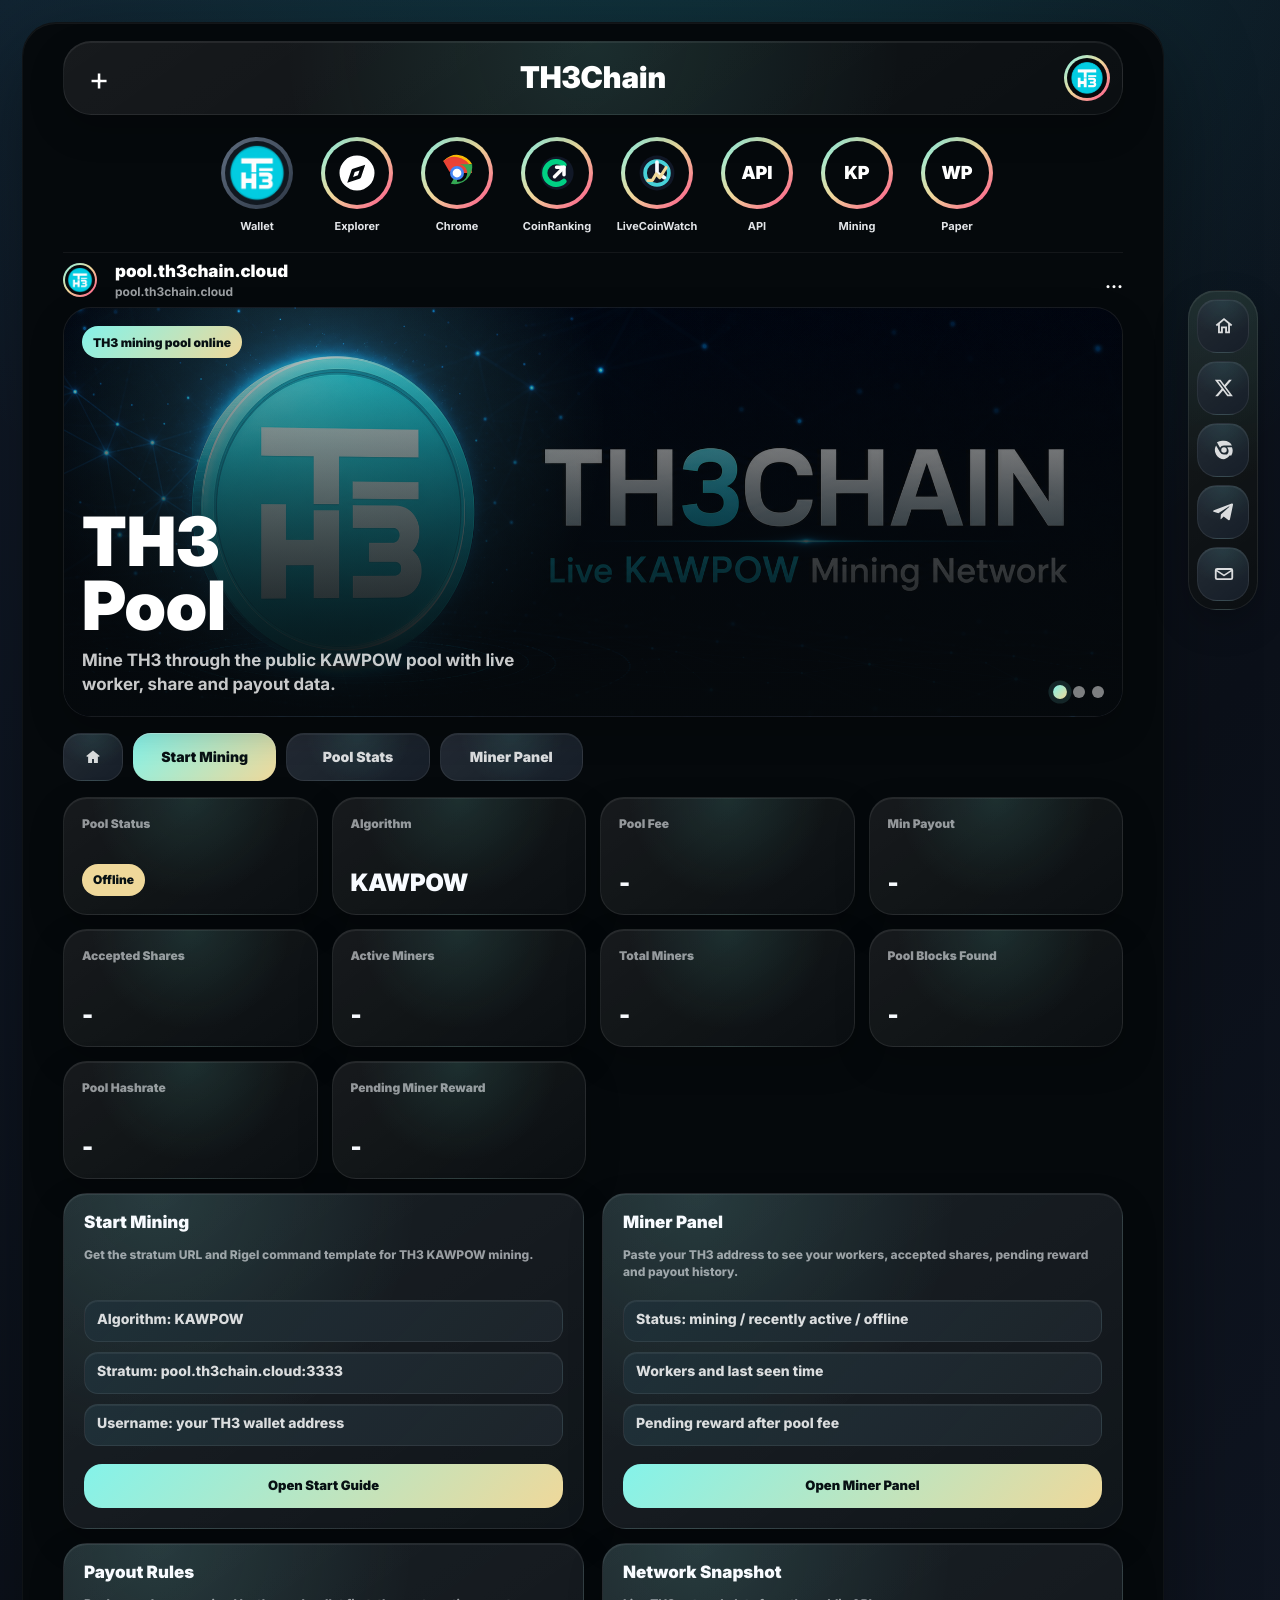
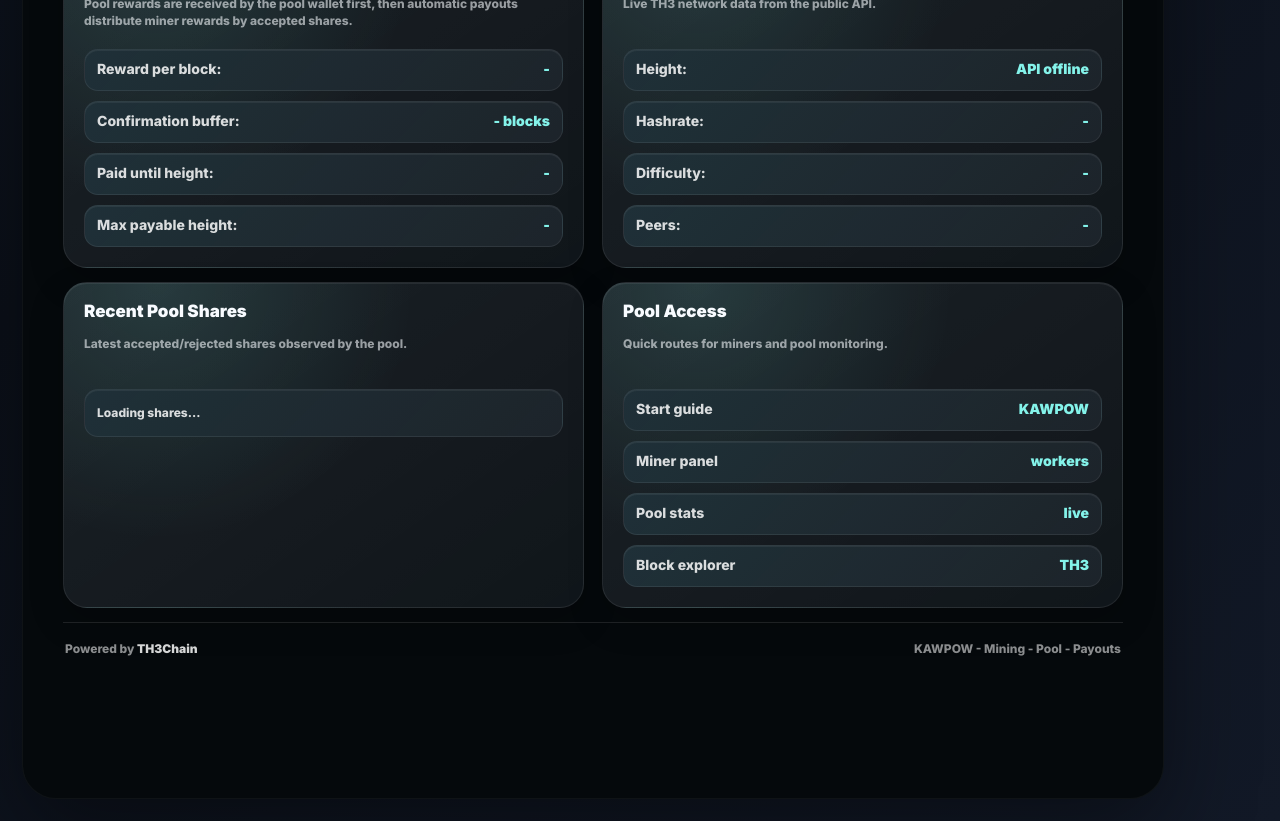
==== commit c3063f6b: "Polish pool pages" ====
--- a/index.html
+++ b/index.html
@@ -5,7 +5,7 @@
 <meta name="viewport" content="width=device-width, initial-scale=1.0">
 <meta name="theme-color" content="#05090c">
 <title>TH3 Pool | TH3Chain</title>
-<link rel="stylesheet" href="/style.css?v=20260621-badgecenter">
+<link rel="stylesheet" href="/style.css?v=20260621-statspolish">
 <link rel="icon" type="image/png" href="/favicon.png">
 <link rel="apple-touch-icon" href="/apple-touch-icon.png">
 <meta property="og:title" content="TH3 Pool">
@@ -121,6 +121,7 @@
     </section>
 
     <div class="actions pool-tabs">
+      <a class="button pool-home-tab" href="/" aria-label="Pool home"><svg viewBox="0 0 24 24" aria-hidden="true"><path d="M12 3.2 3 10.6l1.28 1.54L5.5 11.13V20h5.25v-5.5h2.5V20h5.25v-8.87l1.22 1.01L21 10.6 12 3.2Z"/></svg><span>Home</span></a>
       <a class="button primary" href="/start.html">Start Mining</a>
       <a class="button" href="/stats.html">Pool Stats</a>
       <a class="button" href="/miner.html">Miner Panel</a>
@@ -230,7 +231,7 @@
 
       <div class="steps">
         <div class="step">Reward per block: <span id="rewardPerBlockValue">-</span></div>
-        <div class="step">Confirmation buffer: <span id="confirmationBufferValue">-</span> blocks</div>
+        <div class="step">Confirmation buffer: <span><span id="confirmationBufferValue">-</span> blocks</span></div>
         <div class="step">Paid until height: <span id="paidUntilHeightValue">-</span></div>
         <div class="step">Max payable height: <span id="maxPayableHeightValue">-</span></div>
       </div>
--- a/style.css
+++ b/style.css
@@ -1964,7 +1964,7 @@
 
 /* Pool top tabs */
 .pool-tabs{
-  grid-template-columns:repeat(3,minmax(0,1fr));
+  grid-template-columns:60px repeat(3,minmax(0,1fr));
 }
 
 .pool-tabs .button{
@@ -2351,3 +2351,306 @@
   padding:0 10px;
   line-height:1;
 }
+
+
+/* Stable scrollbar space for miner load/clear */
+html{
+  overflow-y:auto;
+  scrollbar-gutter:stable;
+}
+
+body{
+  scrollbar-gutter:stable;
+}
+
+.feed{
+  scrollbar-gutter:stable;
+}
+
+
+/* Hidden scrollbar while keeping scroll behavior */
+html,
+body,
+.feed{
+  -ms-overflow-style:none;
+  scrollbar-width:none;
+}
+
+html::-webkit-scrollbar,
+body::-webkit-scrollbar,
+.feed::-webkit-scrollbar{
+  width:0;
+  height:0;
+  display:none;
+}
+
+
+/* Pool home tab */
+.pool-home-tab{
+  gap:0;
+  padding-inline:0 !important;
+}
+
+.pool-home-tab svg{
+  width:18px;
+  height:18px;
+  display:block;
+  fill:currentColor;
+}
+
+.pool-home-tab span{
+  position:absolute;
+  width:1px;
+  height:1px;
+  overflow:hidden;
+  clip:rect(0 0 0 0);
+  white-space:nowrap;
+}
+
+@media (max-width:560px){
+  .pool-tabs{
+    grid-template-columns:1fr;
+  }
+
+  .pool-home-tab span{
+    position:static;
+    width:auto;
+    height:auto;
+    overflow:visible;
+    clip:auto;
+  }
+}
+
+
+/* Final pool home content alignment */
+.pool-content > .pool-panels{
+  align-items:stretch;
+  gap:18px;
+}
+
+.pool-content > .pool-panels > .card{
+  padding:20px !important;
+}
+
+.pool-content > .pool-panels > .card h3{
+  margin-bottom:12px !important;
+}
+
+.pool-content > .pool-panels > .card p{
+  min-height:38px;
+  margin-bottom:16px;
+}
+
+.pool-content > .pool-panels > .card .steps{
+  gap:10px;
+}
+
+.pool-content > .pool-panels > .card .btn{
+  margin-top:auto !important;
+}
+
+.pool-content > .pool-panels .step{
+  width:100%;
+  display:grid;
+  grid-template-columns:minmax(0,1fr) max-content;
+  align-items:center;
+  justify-content:space-between;
+  gap:14px;
+}
+
+.pool-content > .pool-panels .step > span{
+  justify-self:end;
+  text-align:right;
+  white-space:nowrap;
+}
+
+.pool-content > .pool-panels .step:not(:has(span)){
+  display:flex;
+  justify-content:flex-start;
+  text-align:left;
+}
+
+#recentSharesList .row,
+#recentSharesList .step,
+#recentSharesList .share-card{
+  min-height:48px;
+  display:grid;
+  grid-template-columns:minmax(0,1fr) max-content;
+  align-items:center;
+  column-gap:16px;
+}
+
+#recentSharesList strong,
+#recentSharesList .row > strong{
+  justify-self:start;
+  min-width:0;
+  max-width:100%;
+  overflow:hidden;
+  text-overflow:ellipsis;
+  white-space:nowrap;
+  text-align:left;
+}
+
+#recentSharesList span,
+#recentSharesList .row > span{
+  justify-self:end;
+  max-width:180px;
+  text-align:right;
+  line-height:1.2;
+}
+
+@media (max-width:760px){
+  #recentSharesList .row,
+  #recentSharesList .step,
+  #recentSharesList .share-card{
+    grid-template-columns:1fr;
+  }
+
+  #recentSharesList span,
+  #recentSharesList .row > span{
+    justify-self:start;
+    max-width:100%;
+    text-align:left;
+  }
+}
+
+
+/* Final pool home button gap and unit alignment */
+.pool-content > .pool-panels > .card .steps + .btn{
+  margin-top:18px !important;
+}
+
+.pool-content > .pool-panels .step > span span{
+  display:inline;
+}
+
+
+/* Start page final alignment */
+.start-guide-grid{
+  align-items:stretch;
+  gap:18px !important;
+}
+
+.start-guide-grid > .card{
+  padding:20px !important;
+}
+
+.start-guide-grid > .card h3{
+  margin-bottom:14px !important;
+}
+
+.start-guide-grid > .card p{
+  min-height:38px;
+  margin:0 0 16px;
+}
+
+.start-code-card .codebox{
+  margin-top:0;
+  min-height:52px;
+  display:flex;
+  align-items:center;
+}
+
+.start-code-card .copy-btn{
+  margin-top:16px;
+  min-height:44px;
+}
+
+.start-steps-card .step{
+  display:flex !important;
+  justify-content:flex-start !important;
+  text-align:left;
+  gap:8px;
+}
+
+.start-steps-card .step strong{
+  display:inline;
+  white-space:nowrap;
+}
+
+.start-rules-card .step{
+  display:grid;
+  grid-template-columns:minmax(0,1fr) max-content;
+  align-items:center;
+  gap:14px;
+}
+
+.start-rules-card .step > span{
+  justify-self:end;
+  text-align:right;
+  white-space:nowrap;
+}
+
+
+/* Stats page final alignment */
+.stats-panels{
+  align-items:stretch;
+  gap:18px !important;
+}
+
+.stats-panels > .card{
+  padding:20px !important;
+}
+
+.stats-panels > .card h3{
+  margin-bottom:14px !important;
+}
+
+.stats-rules-card .step{
+  display:grid;
+  grid-template-columns:minmax(0,1fr) max-content;
+  align-items:center;
+  gap:14px;
+}
+
+.stats-rules-card .step > span{
+  justify-self:end;
+  text-align:right;
+  white-space:nowrap;
+}
+
+.stats-list-card .steps{
+  gap:10px;
+}
+
+.stats-list-card .row{
+  min-height:50px;
+  display:grid;
+  grid-template-columns:minmax(0,1fr) max-content;
+  align-items:center;
+  gap:16px;
+  padding:12px;
+  border:1px solid rgba(255,255,255,.075);
+  border-radius:16px;
+  background:linear-gradient(135deg, rgba(132,243,234,.08), rgba(239,216,154,.025)), #151d26;
+}
+
+.stats-list-card .row strong{
+  justify-self:start;
+  min-width:0;
+  max-width:100%;
+  overflow:hidden;
+  text-overflow:ellipsis;
+  white-space:nowrap;
+  text-align:left;
+}
+
+.stats-list-card .row span{
+  justify-self:end;
+  max-width:210px;
+  text-align:right;
+  line-height:1.2;
+  color:rgba(248,251,255,.64);
+}
+
+@media (max-width:760px){
+  .stats-list-card .row{
+    grid-template-columns:1fr;
+  }
+
+  .stats-list-card .row span{
+    justify-self:start;
+    max-width:100%;
+    text-align:left;
+  }
+}
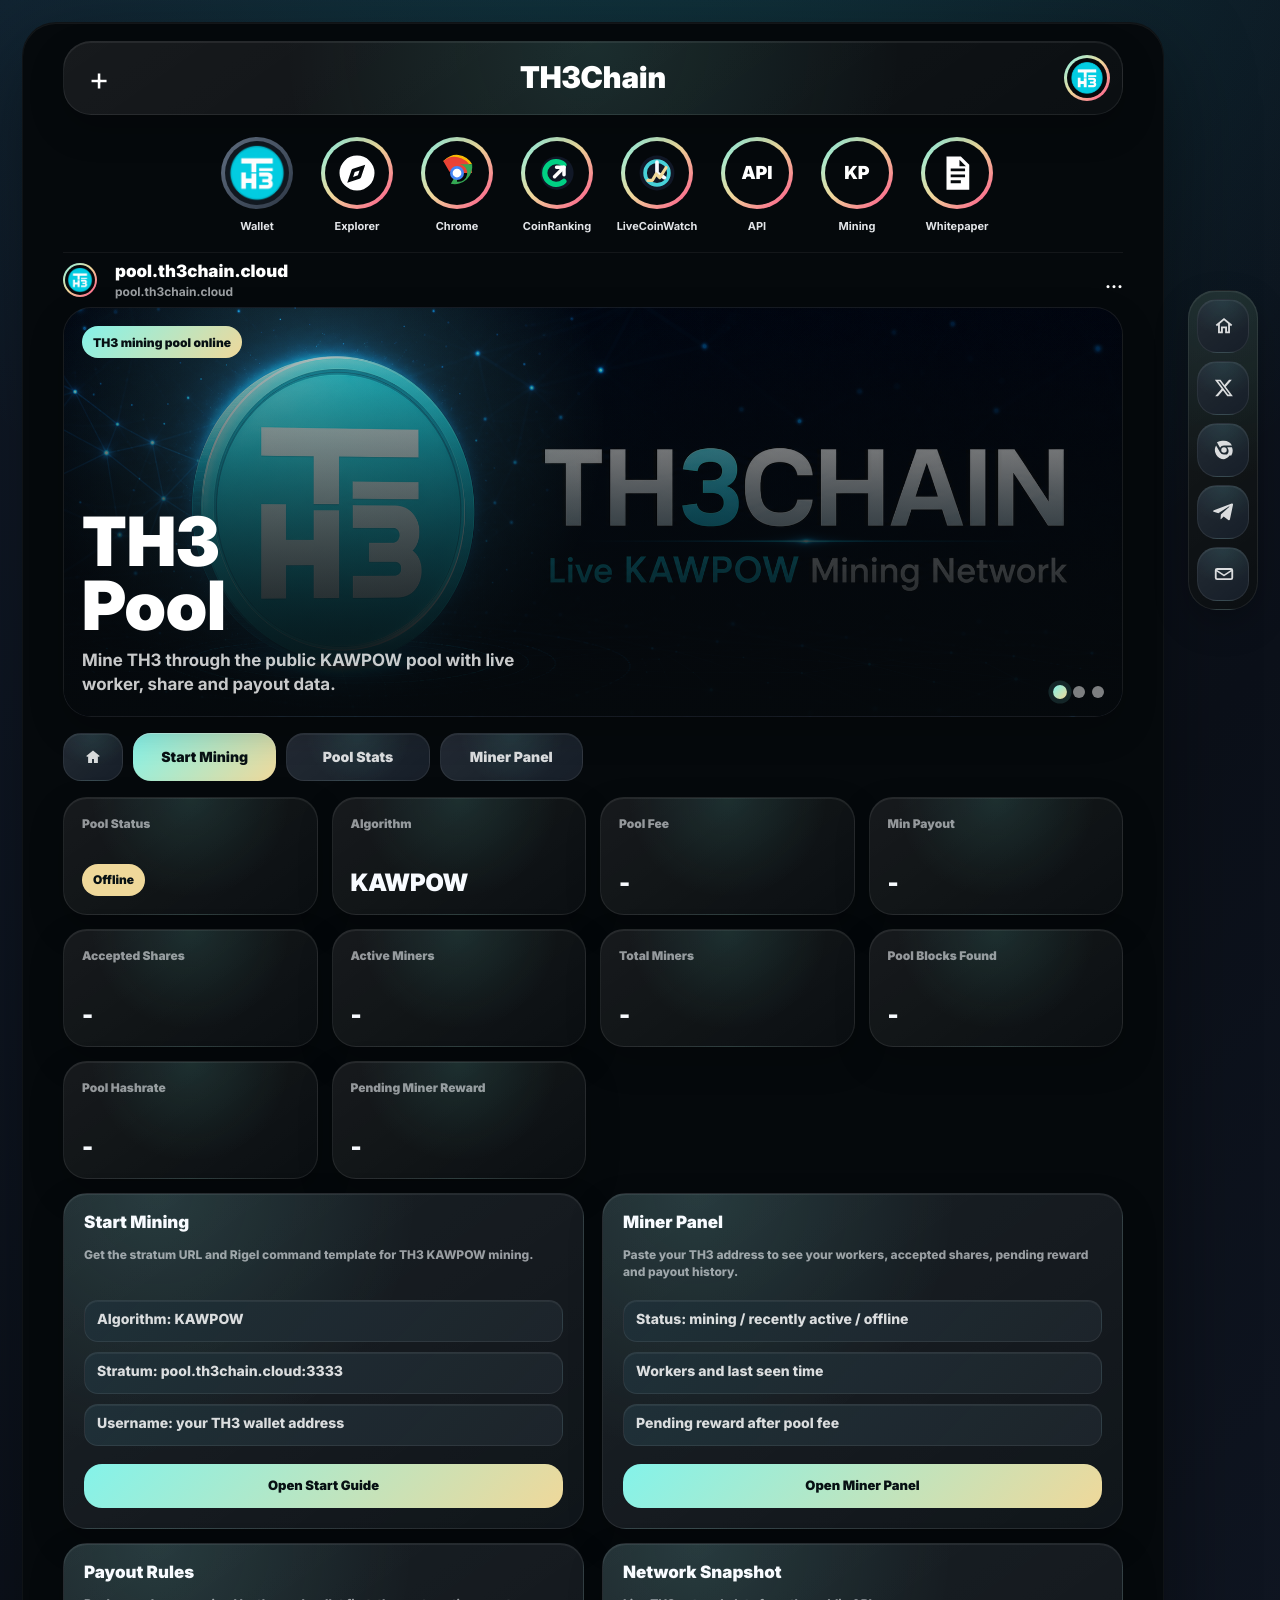
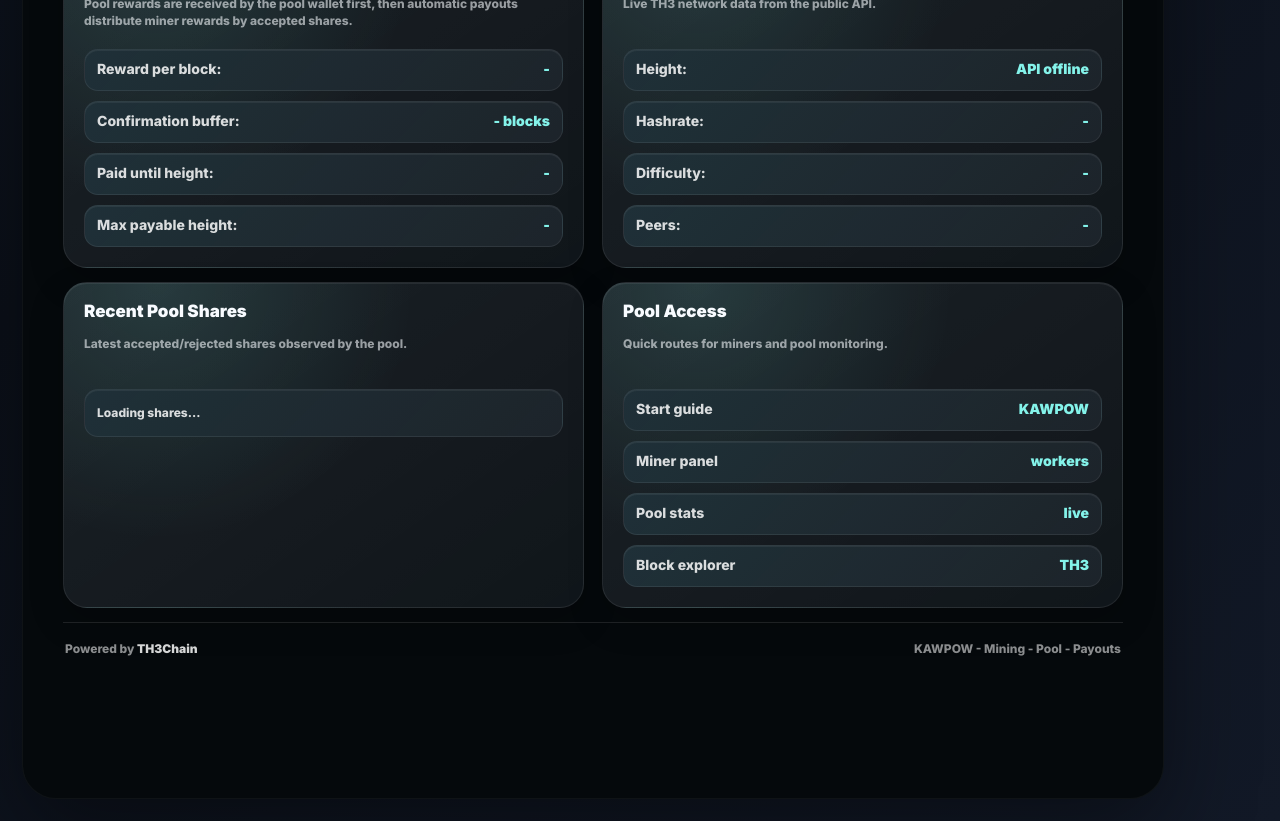
==== commit 4ad2aec7: "Polish" ====
--- a/index.html
+++ b/index.html
@@ -5,7 +5,7 @@
 <meta name="viewport" content="width=device-width, initial-scale=1.0">
 <meta name="theme-color" content="#05090c">
 <title>TH3 Pool | TH3Chain</title>
-<link rel="stylesheet" href="/style.css?v=20260621-statspolish">
+<link rel="stylesheet" href="/style.css?v=20260621-scrollhide">
 <link rel="icon" type="image/png" href="/favicon.png">
 <link rel="apple-touch-icon" href="/apple-touch-icon.png">
 <meta property="og:title" content="TH3 Pool">
@@ -77,9 +77,13 @@
       <span class="story-ring">KP</span>
       <strong>Mining</strong>
     </a>
-    <a class="story" href="/whitepaper.html">
-      <span class="story-ring">WP</span>
-      <strong>Paper</strong>
+    <a class="story" href="https://th3chain.cloud/whitepaper.html">
+      <span class="story-ring paper-ring" aria-hidden="true">
+        <svg viewBox="0 0 24 24" focusable="false">
+          <path fill="currentColor" d="M6 2.5h8.2L19 7.3V21.5H6V2.5Zm7.4 1.9v3.7h3.7L13.4 4.4ZM8.4 11h8.2V9.4H8.4V11Zm0 3.4h8.2v-1.6H8.4v1.6Zm0 3.4h5.8v-1.6H8.4v1.6Z"/>
+        </svg>
+      </span>
+      <strong>Whitepaper</strong>
     </a>
   </nav>
 
--- a/style.css
+++ b/style.css
@@ -2654,3 +2654,17 @@
     text-align:left;
   }
 }
+
+/* TH3 invisible native scrollbars */
+html,
+body,
+*{
+  scrollbar-width:none;
+  -ms-overflow-style:none;
+}
+
+*::-webkit-scrollbar{
+  width:0;
+  height:0;
+  display:none;
+}
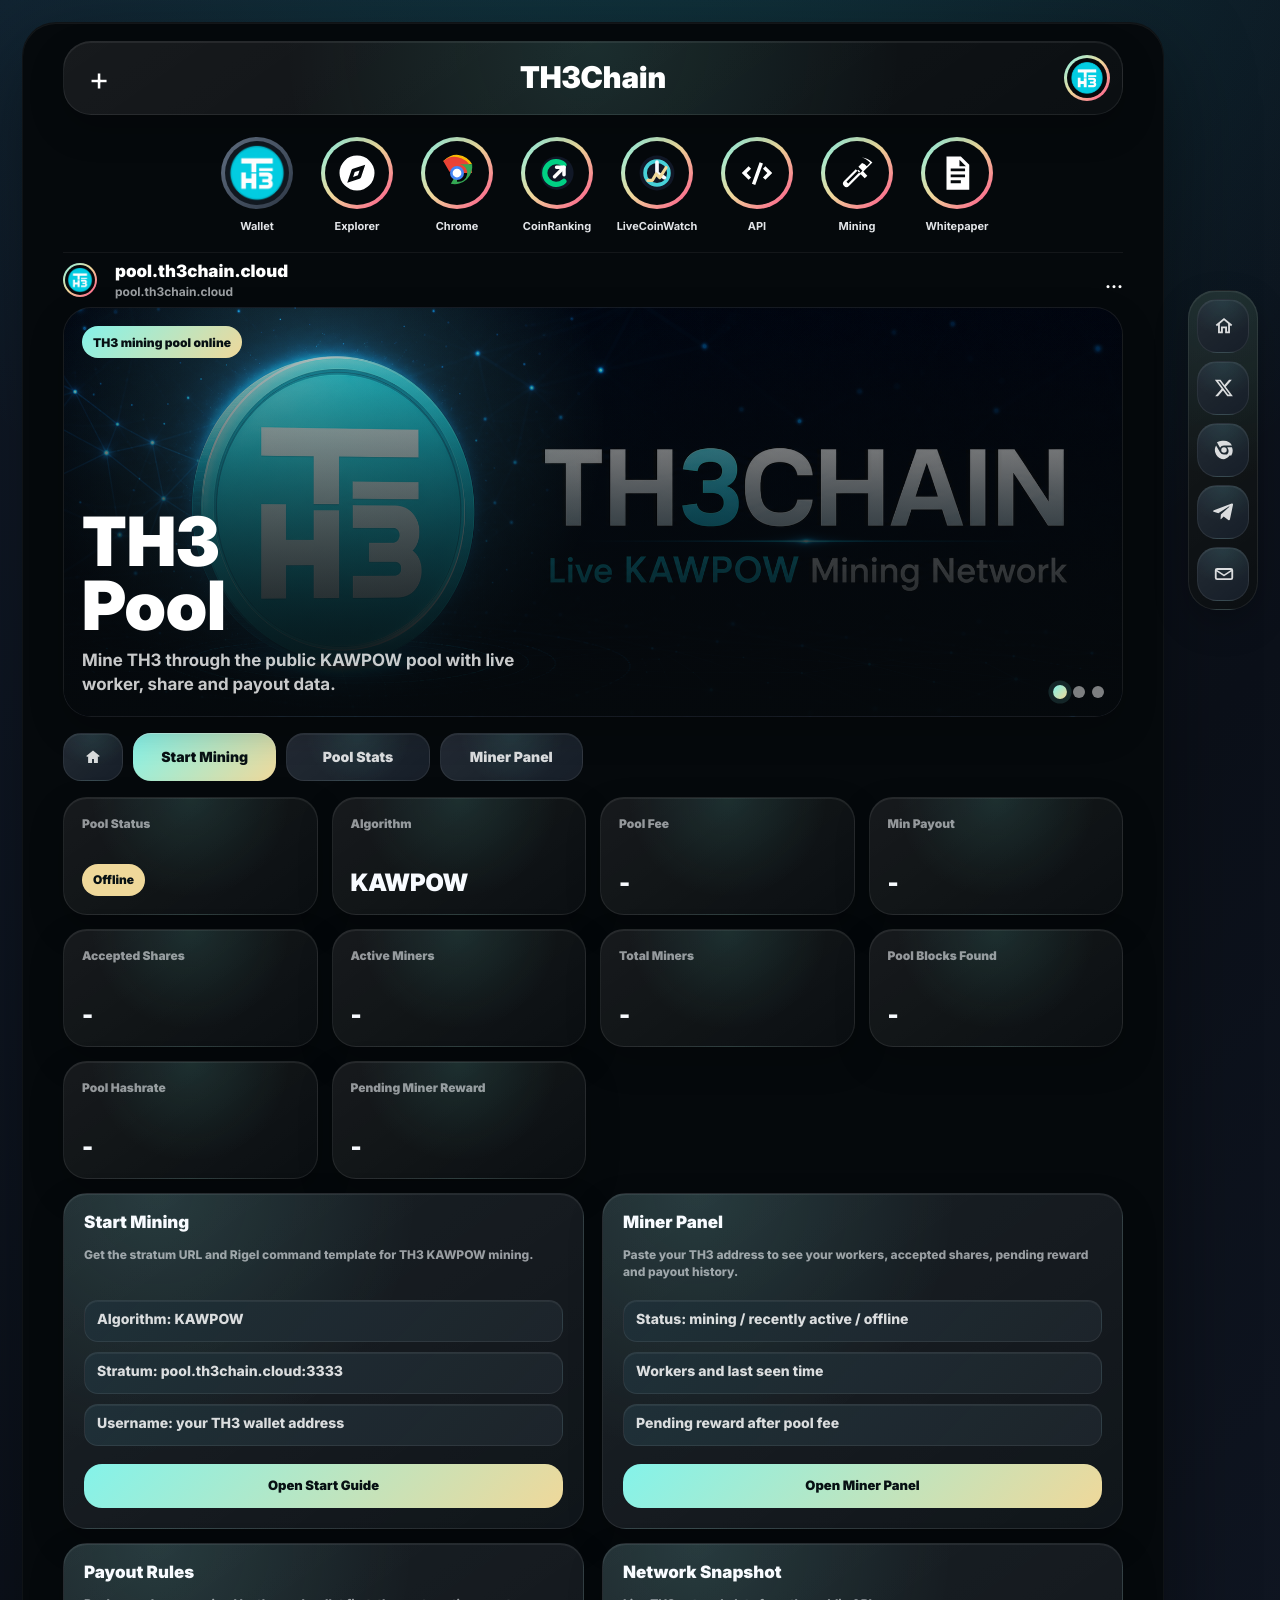
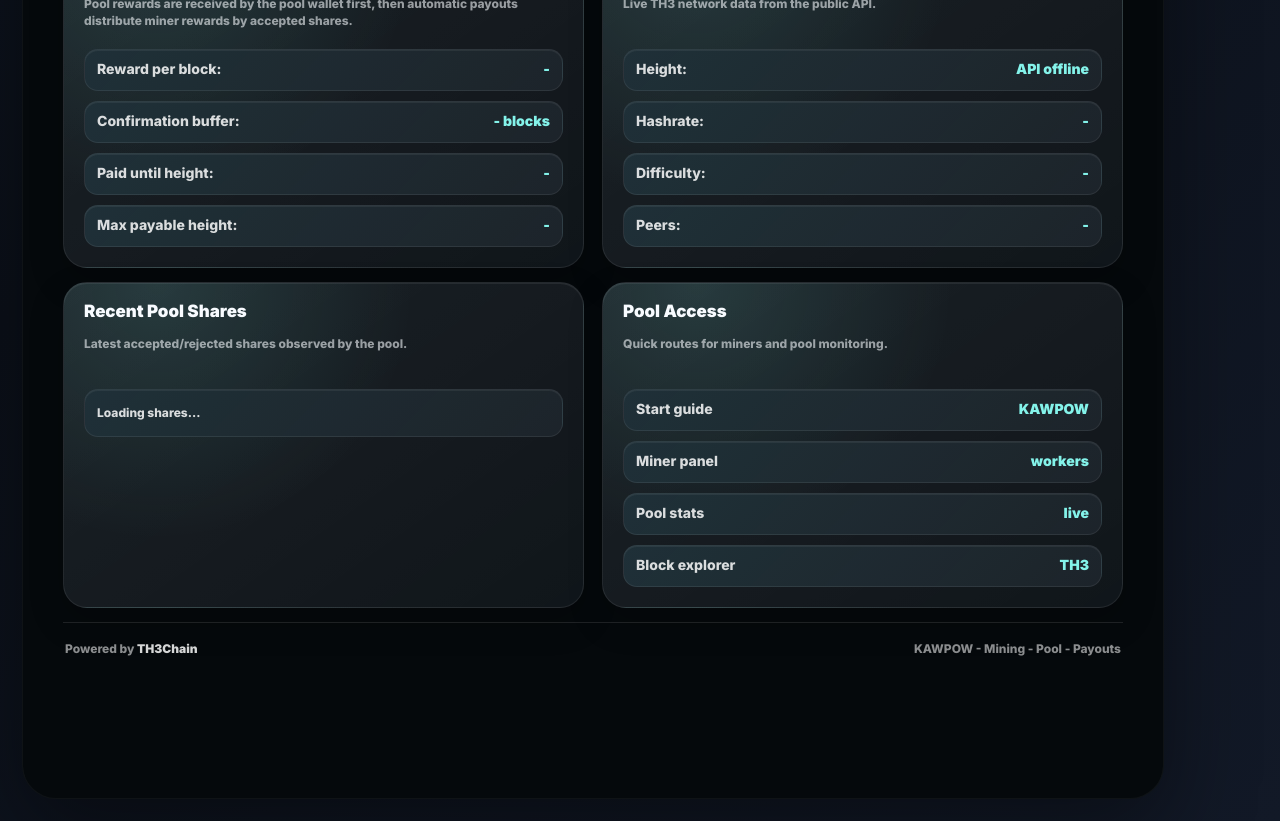
==== commit ab344d67: "Add" ====
--- a/index.html
+++ b/index.html
@@ -70,11 +70,19 @@
       <strong>LiveCoinWatch</strong>
     </a>
     <a class="story" href="https://api.th3chain.cloud/" target="_blank" rel="noreferrer">
-      <span class="story-ring">API</span>
+      <span class="story-ring api-ring" aria-hidden="true">
+        <svg viewBox="0 0 24 24" focusable="false">
+          <path fill="currentColor" d="M7.2 8.1 3.3 12l3.9 3.9 1.4-1.4L6.1 12l2.5-2.5-1.4-1.4Zm9.6 0-1.4 1.4 2.5 2.5-2.5 2.5 1.4 1.4 3.9-3.9-3.9-3.9ZM13.5 5.8 9.1 18.2l1.9.7 4.4-12.4-1.9-.7Z"/>
+        </svg>
+      </span>
       <strong>API</strong>
     </a>
     <a class="story" href="https://pool.th3chain.cloud">
-      <span class="story-ring">KP</span>
+      <span class="story-ring mining-ring" aria-hidden="true">
+        <svg viewBox="0 0 24 24" focusable="false">
+          <path fill="currentColor" d="M14.7 3.2c1.9.5 3.5 1.5 4.8 3l-1.9 1.9c-.7-.8-1.6-1.4-2.7-1.8l-2.1 2.1 2.3 2.3-1.5 1.5-2.3-2.3-6.7 6.7a2 2 0 0 0 0 2.8 2 2 0 0 0 2.8 0l6.7-6.7 2.3 2.3 1.5-1.5-2.3-2.3 5.2-5.2A11.2 11.2 0 0 0 14.7 3.2ZM7 18l-1-1 6.8-6.8 1 1L7 18Z"/>
+        </svg>
+      </span>
       <strong>Mining</strong>
     </a>
     <a class="story" href="https://th3chain.cloud/whitepaper.html">
